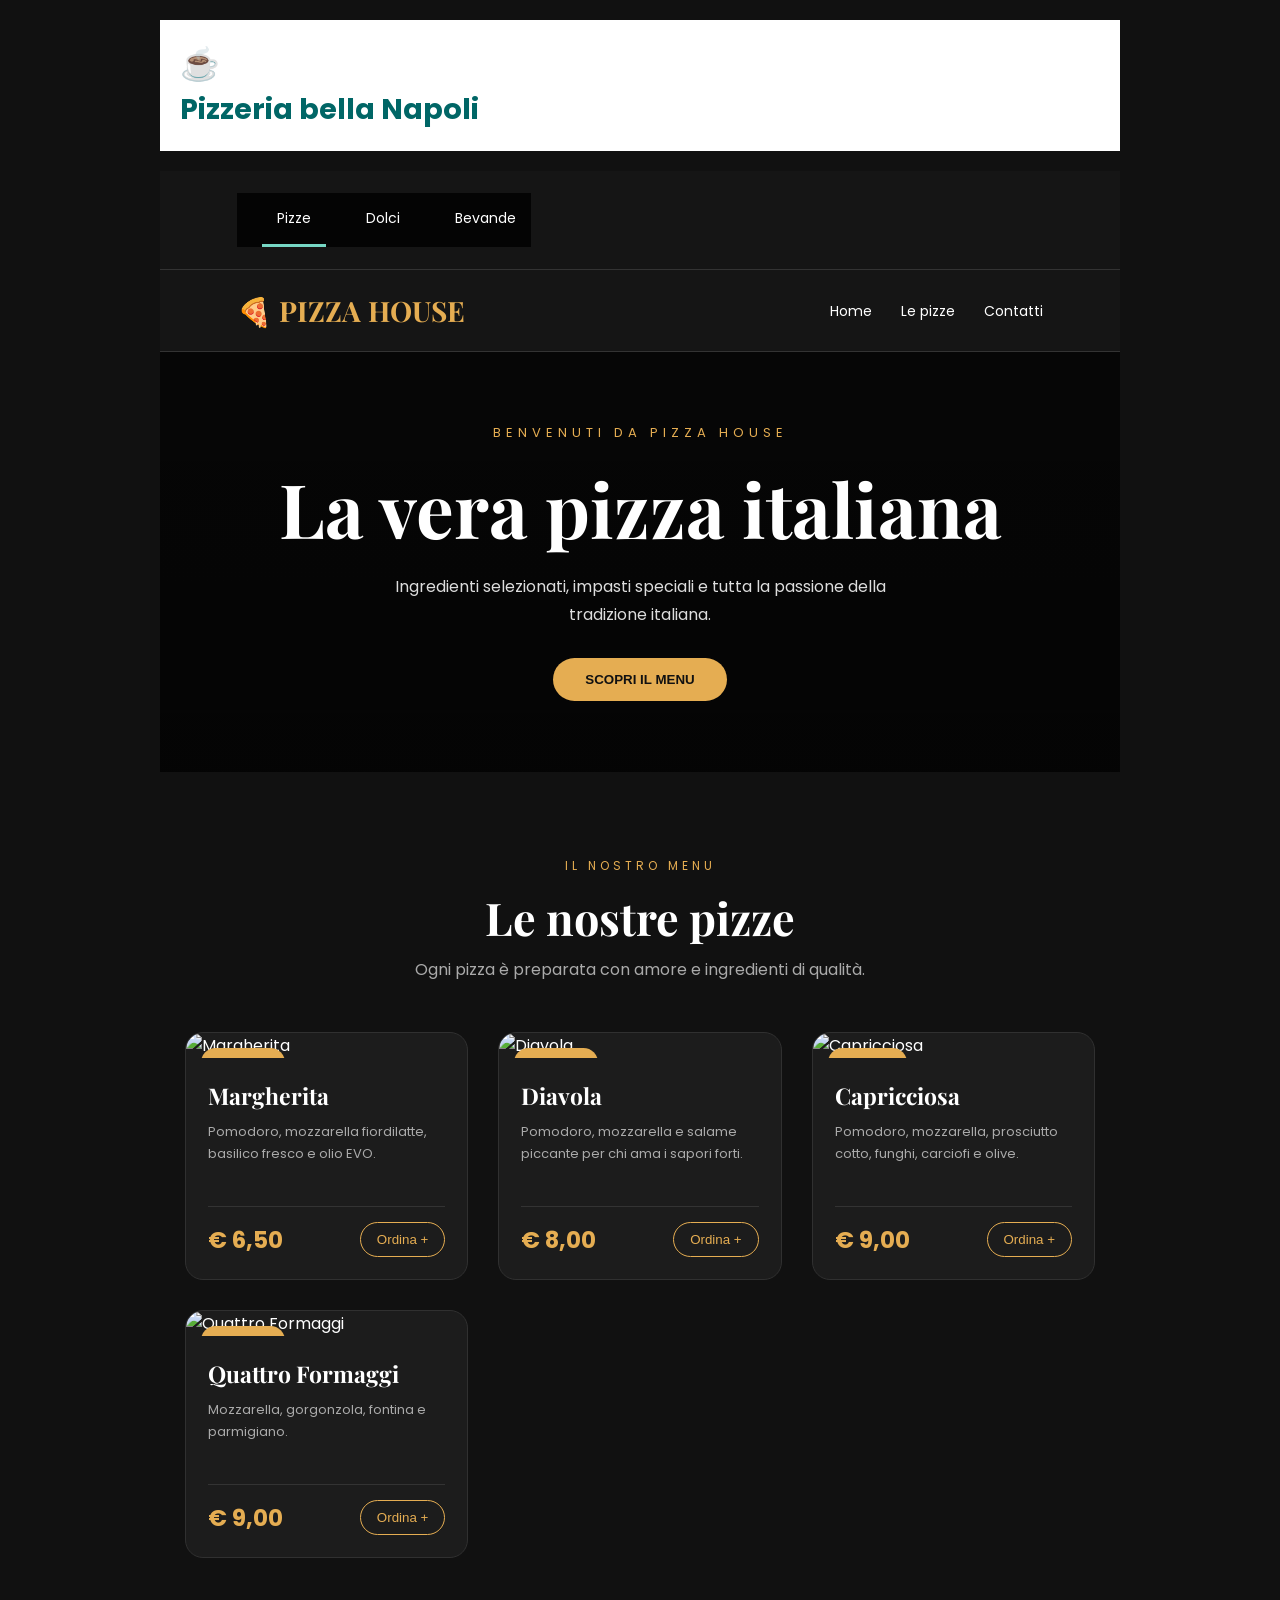
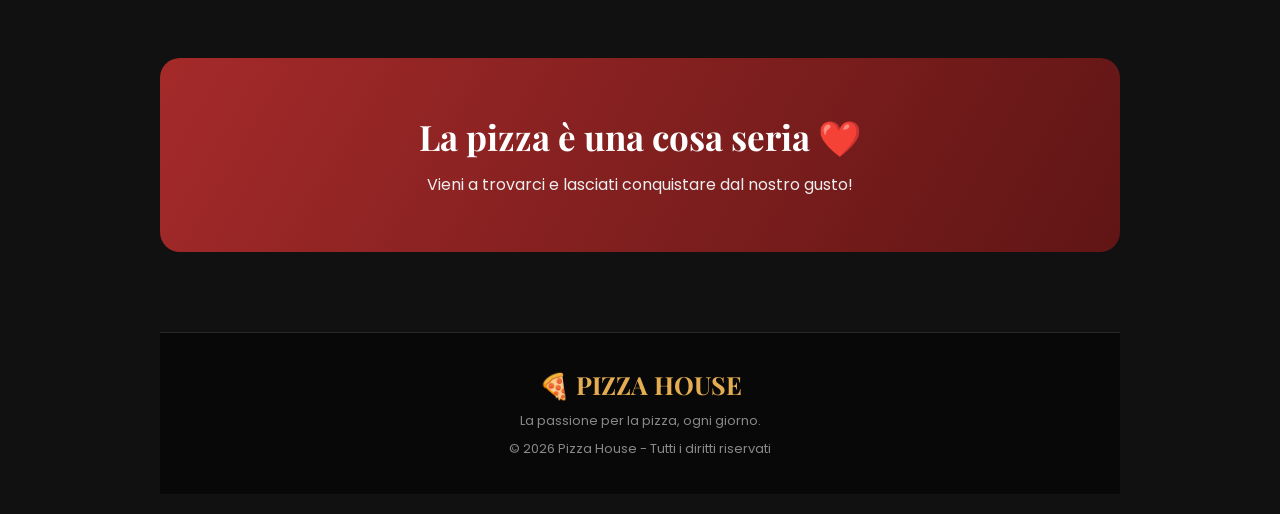
==== index.html @ 5d362d05 "modifica pizza - index" ====
<!DOCTYPE html>
<html lang="it">
<head>
    <meta charset="UTF-8">
    <meta name="viewport" content="width=device-width, initial-scale=1.0">
    <title>Pizzeria bella Napoli</title>
    <link rel="stylesheet" href="css/style.css">
    <style>
        /* Nasconde le schede non attive */
        .tm-tab-content {
            display: none;
        }
        .tm-tab-content.active {
            display: block;
        }
    </style>
</head>
<body>
    <div class="container">
        <!-- Header -->
        <header class="tm-header">
            <div class="tm-header-inner">
                <span class="tm-site-icon">☕</span>
                <h1 class="tm-site-title">Pizzeria bella Napoli</h1>
            </div>
        </header>

        <!-- Navigation Tabs -->
        <nav class="tm-nav">
            <ul class="tm-nav-ul">
                <li class="tm-nav-li"><a href="#Pizze" class="tm-nav-link active" onclick="openTab(event, 'Pizze')">Pizze</a></li>
                <li class="tm-nav-li"><a href="#Dolci" class="tm-nav-link" onclick="openTab(event, 'Dolci')">Dolci</a></li>
                <li class="tm-nav-li"><a href="#Bevande" class="tm-nav-link" onclick="openTab(event, 'Bevande')">Bevande</a></li>
            </ul>
        </nav>

        <!-- Menu Content -->
        <div class="tm-section">

            <!-- Pizze -->
            
            <!DOCTYPE html>
            <html lang="it">
            <head>
                <meta charset="UTF-8">
                <meta name="viewport" content="width=device-width, initial-scale=1.0">
                <title>Pizza House | Il gusto autentico</title>
            
                <link href="https://fonts.googleapis.com/css2?family=Playfair+Display:wght@600;700;800&family=Poppins:wght@300;400;500;600;700&display=swap" rel="stylesheet">
            
                <style>
                    * {
                        margin: 0;
                        padding: 0;
                        box-sizing: border-box;
                    }
            
                    html {
                        scroll-behavior: smooth;
                    }
            
                    body {
                        font-family: 'Poppins', sans-serif;
                        background: #111;
                        color: white;
                    }
            
                    /* NAVBAR */
            
                    nav {
                        display: flex;
                        justify-content: space-between;
                        align-items: center;
                        padding: 22px 8%;
                        background: #151515;
                        border-bottom: 1px solid #333;
                        position: sticky;
                        top: 0;
                        z-index: 100;
                    }
            
                    .logo {
                        font-family: 'Playfair Display', serif;
                        font-size: 28px;
                        color: #e5ad52;
                        font-weight: bold;
                    }
            
                    nav a {
                        color: white;
                        text-decoration: none;
                        margin-left: 25px;
                        font-size: 14px;
                        transition: .3s;
                    }
            
                    nav a:hover {
                        color: #e5ad52;
                    }
            
                    /* HERO */
            
                    .hero {
                        min-height: 420px;
                        display: flex;
                        flex-direction: column;
                        justify-content: center;
                        align-items: center;
                        text-align: center;
                        padding: 60px 20px;
            
                        background:
                            linear-gradient(rgba(0,0,0,.65), rgba(0,0,0,.75)),
                            url('https://images.unsplash.com/photo-1513104890138-7c749659a591?w=1600')
                            center/cover;
                    }
            
                    .hero span {
                        color: #e5ad52;
                        text-transform: uppercase;
                        letter-spacing: 5px;
                        font-size: 13px;
                        margin-bottom: 15px;
                    }
            
                    .hero h1 {
                        font-family: 'Playfair Display', serif;
                        font-size: clamp(42px, 7vw, 75px);
                        margin-bottom: 15px;
                    }
            
                    .hero p {
                        color: #ddd;
                        font-size: 16px;
                        max-width: 550px;
                        line-height: 1.7;
                    }
            
                    .hero button {
                        margin-top: 30px;
                        padding: 14px 32px;
                        background: #e5ad52;
                        border: none;
                        border-radius: 30px;
                        color: #111;
                        font-weight: bold;
                        cursor: pointer;
                        transition: .3s;
                    }
            
                    .hero button:hover {
                        background: white;
                        transform: scale(1.05);
                    }
            
                    /* MENU */
            
                    .menu {
                        max-width: 1250px;
                        margin: auto;
                        padding: 80px 25px;
                    }
            
                    .titolo {
                        text-align: center;
                        margin-bottom: 50px;
                    }
            
                    .titolo span {
                        color: #e5ad52;
                        letter-spacing: 4px;
                        font-size: 12px;
                        text-transform: uppercase;
                    }
            
                    .titolo h2 {
                        font-family: 'Playfair Display', serif;
                        font-size: 45px;
                        margin-top: 10px;
                    }
            
                    .titolo p {
                        color: #aaa;
                        margin-top: 10px;
                    }
            
                    .pizze {
                        display: grid;
                        grid-template-columns: repeat(auto-fit, minmax(250px, 1fr));
                        gap: 30px;
                    }
            
                    /* CARD */
            
                    .pizza {
                        background: #1c1c1c;
                        border-radius: 18px;
                        overflow: hidden;
                        border: 1px solid #303030;
                        transition: .4s;
                    }
            
                    .pizza:hover {
                        transform: translateY(-10px);
                        border-color: #e5ad52;
                        box-shadow: 0 15px 35px rgba(229,173,82,.15);
                    }
            
                    .pizza img {
                        width: 100%;
                        height: 220px;
                        object-fit: cover;
                        transition: .5s;
                    }
            
                    .pizza:hover img {
                        transform: scale(1.06);
                    }
            
                    .immagine {
                        overflow: hidden;
                        position: relative;
                    }
            
                    .tag {
                        position: absolute;
                        top: 15px;
                        left: 15px;
                        background: #e5ad52;
                        color: #111;
                        padding: 6px 13px;
                        border-radius: 20px;
                        font-size: 11px;
                        font-weight: bold;
                    }
            
                    .pizza-info {
                        padding: 22px;
                    }
            
                    .pizza-info h3 {
                        font-family: 'Playfair Display', serif;
                        font-size: 23px;
                        margin-bottom: 10px;
                    }
            
                    .pizza-info p {
                        color: #aaa;
                        font-size: 13px;
                        line-height: 1.7;
                        min-height: 65px;
                    }
            
                    .bottom {
                        display: flex;
                        justify-content: space-between;
                        align-items: center;
                        margin-top: 20px;
                        border-top: 1px solid #333;
                        padding-top: 15px;
                    }
            
                    .prezzo {
                        color: #e5ad52;
                        font-size: 23px;
                        font-weight: bold;
                    }
            
                    .ordine {
                        background: transparent;
                        border: 1px solid #e5ad52;
                        color: #e5ad52;
                        padding: 9px 16px;
                        border-radius: 20px;
                        cursor: pointer;
                        transition: .3s;
                    }
            
                    .ordine:hover {
                        background: #e5ad52;
                        color: #111;
                    }
            
                    /* BANNER */
            
                    .banner {
                        margin: 20px auto 80px;
                        max-width: 1150px;
                        padding: 55px 20px;
                        text-align: center;
                        background: linear-gradient(120deg, #a52a2a, #601515);
                        border-radius: 20px;
                    }
            
                    .banner h2 {
                        font-family: 'Playfair Display', serif;
                        font-size: 35px;
                        margin-bottom: 12px;
                    }
            
                    .banner p {
                        color: #eee;
                    }
            
                    /* FOOTER */
            
                    footer {
                        background: #080808;
                        text-align: center;
                        padding: 35px 20px;
                        border-top: 1px solid #292929;
                    }
            
                    footer h3 {
                        color: #e5ad52;
                        font-family: 'Playfair Display', serif;
                        font-size: 25px;
                        margin-bottom: 10px;
                    }
            
                    footer p {
                        color: #888;
                        font-size: 13px;
                        margin-top: 8px;
                    }
            
                    @media(max-width: 600px) {
                        nav {
                            flex-direction: column;
                            gap: 15px;
                        }
            
                        nav a {
                            margin: 0 8px;
                            font-size: 12px;
                        }
            
                        .titolo h2 {
                            font-size: 34px;
                        }
            
                        .banner {
                            margin: 20px;
                        }
                    }
                </style>
            </head>
            
            <body>
            
                <nav>
                    <div class="logo">🍕 PIZZA HOUSE</div>
            
                    <div>
                        <a href="#">Home</a>
                        <a href="#menu">Le pizze</a>
                        <a href="#contatti">Contatti</a>
                    </div>
                </nav>
            
                <section class="hero">
                    <span>Benvenuti da Pizza House</span>
            
                    <h1>La vera pizza italiana</h1>
            
                    <p>
                        Ingredienti selezionati, impasti speciali
                        e tutta la passione della tradizione italiana.
                    </p>
            
                    <button onclick="document.getElementById('menu').scrollIntoView()">
                        SCOPRI IL MENU
                    </button>
                </section>
            
                <section class="menu" id="menu">
            
                    <div class="titolo">
                        <span>Il nostro menu</span>
                        <h2>Le nostre pizze</h2>
                        <p>Ogni pizza è preparata con amore e ingredienti di qualità.</p>
                    </div>
            
                    <div class="pizze">
            
                        <div class="pizza">
                            <div class="immagine">
                                <span class="tag">CLASSICA</span>
                                <img src="https://images.unsplash.com/photo-1579751626657-72bc17010498?w=600" alt="Margherita">
                            </div>
            
                            <div class="pizza-info">
                                <h3>Margherita</h3>
                                <p>Pomodoro, mozzarella fiordilatte, basilico fresco e olio EVO.</p>
            
                                <div class="bottom">
                                    <span class="prezzo">€ 6,50</span>
                                    <button class="ordine" onclick="ordina('Margherita')">Ordina +</button>
                                </div>
                            </div>
                        </div>
            
                        <div class="pizza">
                            <div class="immagine">
                                <span class="tag">PICcante</span>
                                <img src="https://images.unsplash.com/photo-1571407970349-bc81e7e96d47?w=600" alt="Diavola">
                            </div>
            
                            <div class="pizza-info">
                                <h3>Diavola</h3>
                                <p>Pomodoro, mozzarella e salame piccante per chi ama i sapori forti.</p>
            
                                <div class="bottom">
                                    <span class="prezzo">€ 8,00</span>
                                    <button class="ordine" onclick="ordina('Diavola')">Ordina +</button>
                                </div>
                            </div>
                        </div>
            
                        <div class="pizza">
                            <div class="immagine">
                                <span class="tag">SPECIALE</span>
                                <img src="https://images.unsplash.com/photo-1574071318508-1cdbab80d002?w=600" alt="Capricciosa">
                            </div>
            
                            <div class="pizza-info">
                                <h3>Capricciosa</h3>
                                <p>Pomodoro, mozzarella, prosciutto cotto, funghi, carciofi e olive.</p>
            
                                <div class="bottom">
                                    <span class="prezzo">€ 9,00</span>
                                    <button class="ordine" onclick="ordina('Capricciosa')">Ordina +</button>
                                </div>
                            </div>
                        </div>
            
                        <div class="pizza">
                            <div class="immagine">
                                <span class="tag">GUSTOSA</span>
                                <img src="https://images.unsplash.com/photo-1593560708920-61dd98c46a4e?w=600" alt="Quattro Formaggi">
                            </div>
            
                            <div class="pizza-info">
                                <h3>Quattro Formaggi</h3>
                                <p>Mozzarella, gorgonzola, fontina e parmigiano.</p>
            
                                <div class="bottom">
                                    <span class="prezzo">€ 9,00</span>
                                    <button class="ordine" onclick="ordina('Quattro Formaggi')">Ordina +</button>
                                </div>
                            </div>
                        </div>
            
                    </div>
                </section>
            
                <section class="banner">
                    <h2>La pizza è una cosa seria ❤️</h2>
                    <p>Vieni a trovarci e lasciati conquistare dal nostro gusto!</p>
                </section>
            
                <footer id="contatti">
                    <h3>🍕 PIZZA HOUSE</h3>
                    <p>La passione per la pizza, ogni giorno.</p>
                    <p>© 2026 Pizza House - Tutti i diritti riservati</p>
                </footer>
            
                <script>
                    function ordina(pizza) {
                        alert("Hai selezionato: " + pizza + "! Contattaci per completare l'ordine.");
                    }
                </script>
            
            </body>
            </html>
            
            

            <!-- elenco dolci -->
            <div id="Dolci" class="tm-tab-content">
                <div class="tm-list">
                    <!-- Gli studenti aggiungeranno qui i dolci -->
                    <div class="tm-list-item">
                        <p class="tm-placeholder-text">Sezione Dolci in attesa di implementazione...</p>
                    </div>
                </div>
            </div>

            <!-- elenco bevande -->
            <div id="Bevande" class="tm-tab-content">
                <div class="tm-list">
                    <div class="tm-list-item">
                        <img src="img/espresso.png" alt="Image" class="tm-list-item-img">
                        <div class="tm-black-bg tm-list-item-text">
                            <h3 class="tm-list-item-name">Caff&egrave; Espresso <span class="tm-list-item-price">&euro;2.50</span></h3>
                            <p class="tm-list-item-description">Miscela arabica di qualit&agrave; superiore. </p>
                        </div>
                    </div>
                </div>
            </div>

        </div>
        <!-- end Menu Page -->
    </div>

    <script>
        function openTab(evt, tabName) {
            evt.preventDefault();
            var i, tabcontent, tablinks;
            tabcontent = document.getElementsByClassName("tm-tab-content");
            for (i = 0; i < tabcontent.length; i++) {
                tabcontent[i].classList.remove("active");
            }
            tablinks = document.getElementsByClassName("tm-nav-link");
            for (i = 0; i < tablinks.length; i++) {
                tablinks[i].classList.remove("active");
            }
            document.getElementById(tabName).classList.add("active");
            evt.currentTarget.classList.add("active");
        }
    </script>
</body>
</html>
---- css/style.css ----
body {
    font-family: Arial, sans-serif;
    margin: 0;
    padding: 0;
    background-color: #1a1a1a;
    color: #fff;
    background-image: url('../img/background.jpg');
    background-size: cover;
}
.container {
    max-width: 1000px;
    margin: 0 auto;
    padding: 20px;
}
.tm-header {
    background: #fff;
    color: #006666;
    padding: 20px;
    margin-bottom: 20px;
    display: flex;
    align-items: center;
}
.tm-site-icon {
    font-size: 2rem;
    margin-right: 15px;
}
.tm-site-title {
    margin: 0;
    font-size: 1.8rem;
}
.tm-nav-ul {
    list-style: none;
    padding: 0;
    display: flex;
    background: rgba(0,0,0,0.8);
    margin: 0;
}
.tm-nav-li {
    flex: 1;
    text-align: center;
}
.tm-nav-link {
    display: block;
    color: #fff;
    text-decoration: none;
    padding: 15px;
    border-bottom: 3px solid transparent;
}
.tm-nav-link.active, .tm-nav-link:hover {
    border-color: #76d7c4;
}
.tm-tab-content {
    background: rgba(0, 0, 0, 0.75);
    padding: 20px;
    margin-top: 10px;
}
.tm-list-item {
    display: flex;
    align-items: center;
    margin-bottom: 20px;
    background: rgba(0,0,0,0.5);
    padding: 10px;
}
.tm-list-item-img {
    width: 120px;
    height: 120px;
    object-fit: cover;
    margin-right: 20px;
}
.tm-list-item-name {
    margin: 0 0 10px 0;
    font-size: 1.4rem;
}
.tm-list-item-price {
    float: right;
    color: #76d7c4;
}
.tm-list-item-description {
    margin: 0;
    color: #ccc;
}
.tm-placeholder-text {
    color: #888;
    font-style: italic;
}
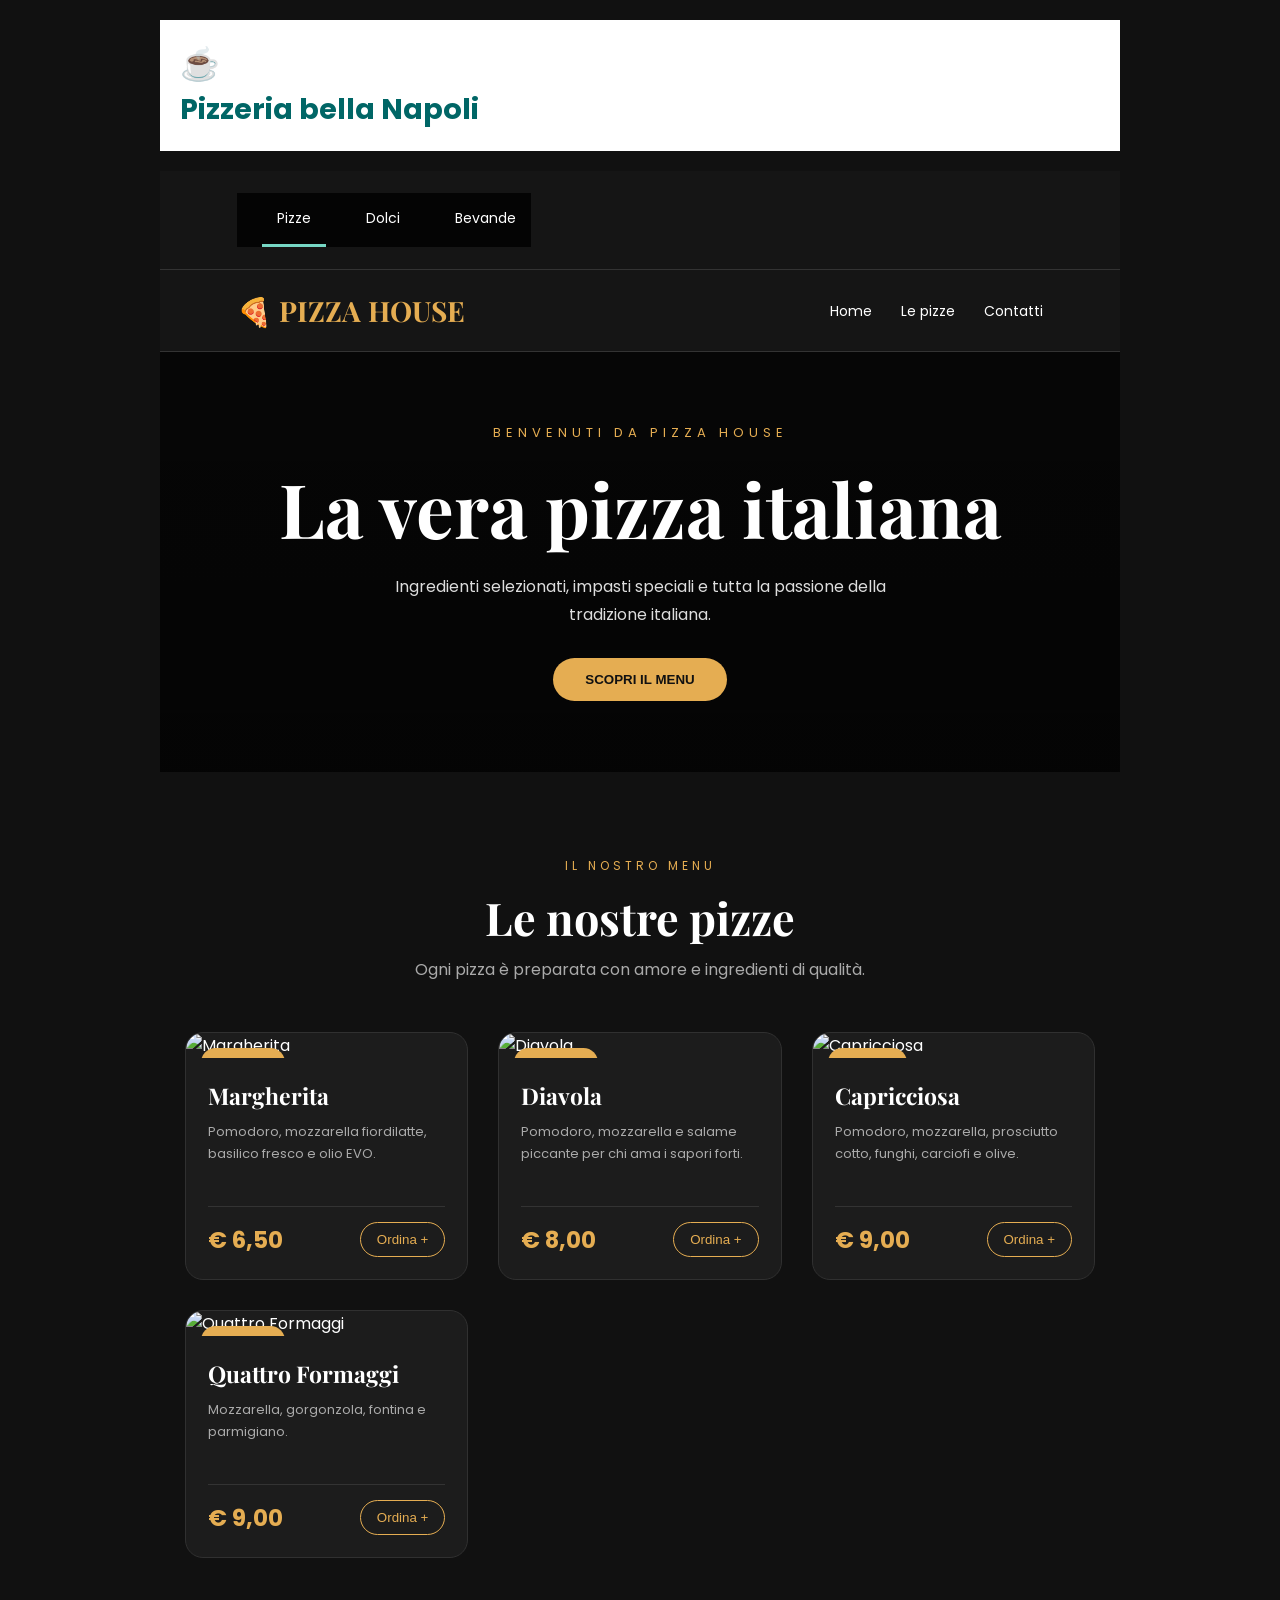
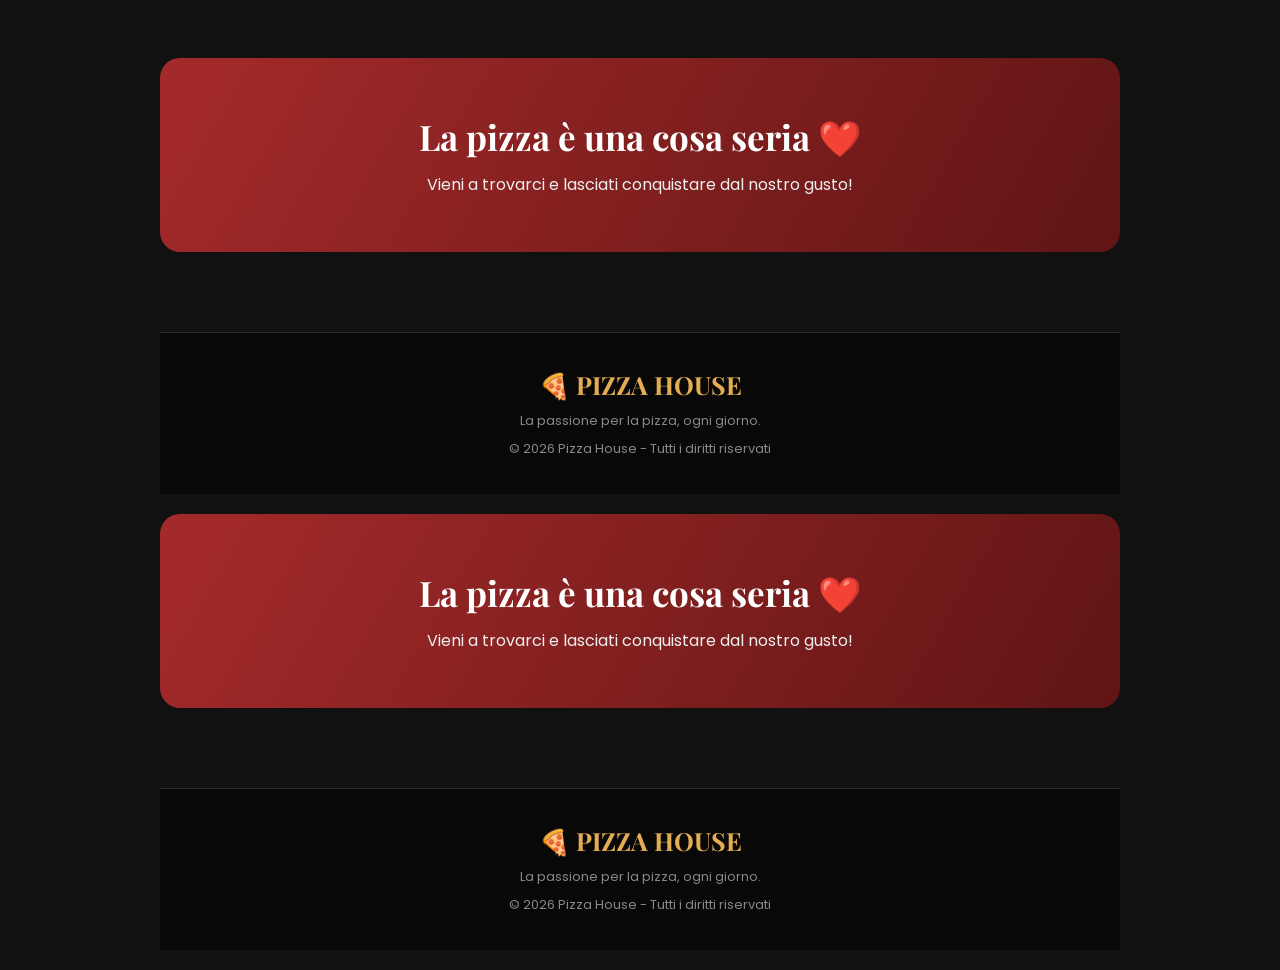
==== commit 2a3e3a7a: "Merge branch 'main' into pizza" ====
--- a/index.html
+++ b/index.html
@@ -476,6 +476,30 @@
             
             
 
+        </div>
+    </section>
+
+    <section class="banner">
+        <h2>La pizza è una cosa seria ❤️</h2>
+        <p>Vieni a trovarci e lasciati conquistare dal nostro gusto!</p>
+    </section>
+
+    <footer id="contatti">
+        <h3>🍕 PIZZA HOUSE</h3>
+        <p>La passione per la pizza, ogni giorno.</p>
+        <p>© 2026 Pizza House - Tutti i diritti riservati</p>
+    </footer>
+
+    <script>
+        function ordina(pizza) {
+            alert("Hai selezionato: " + pizza + "! Contattaci per completare l'ordine.");
+        }
+    </script>
+
+</body>
+</html>
+
+
             <!-- elenco dolci -->
             <div id="Dolci" class="tm-tab-content">
                 <div class="tm-list">
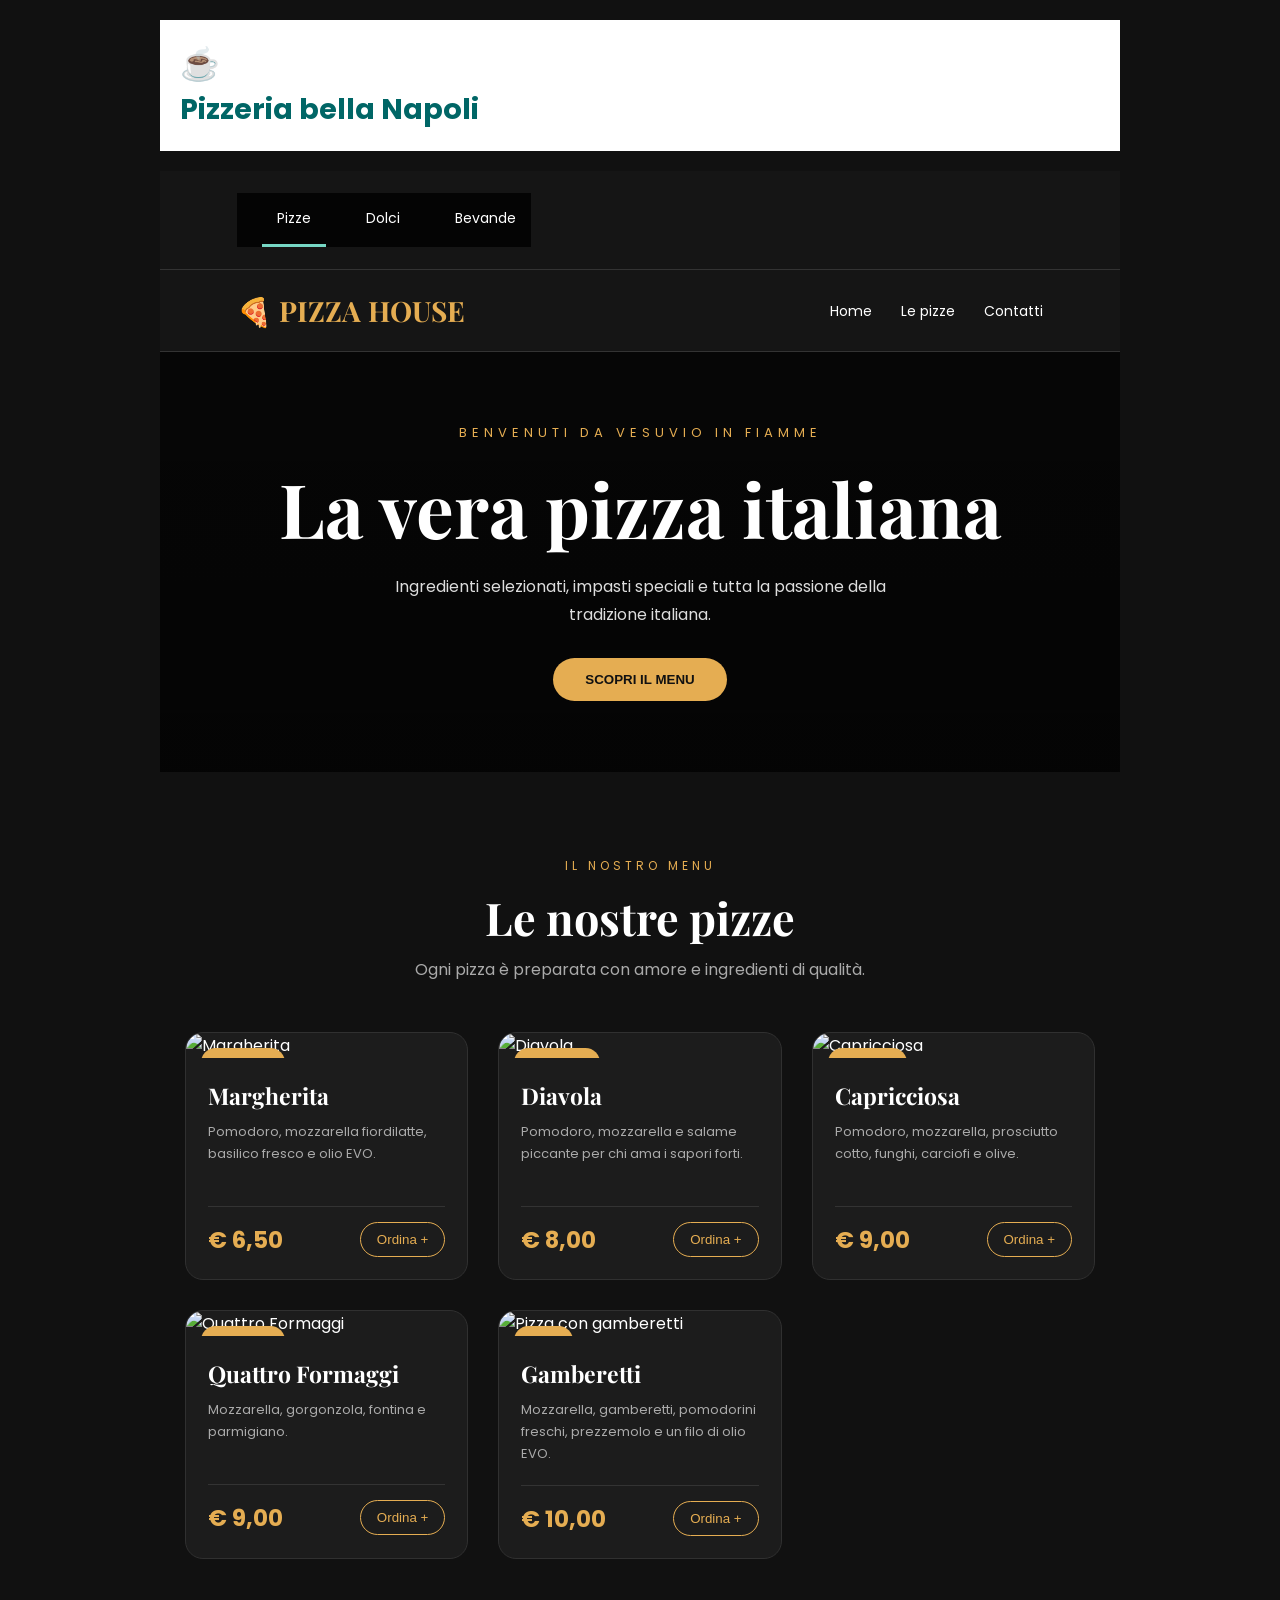
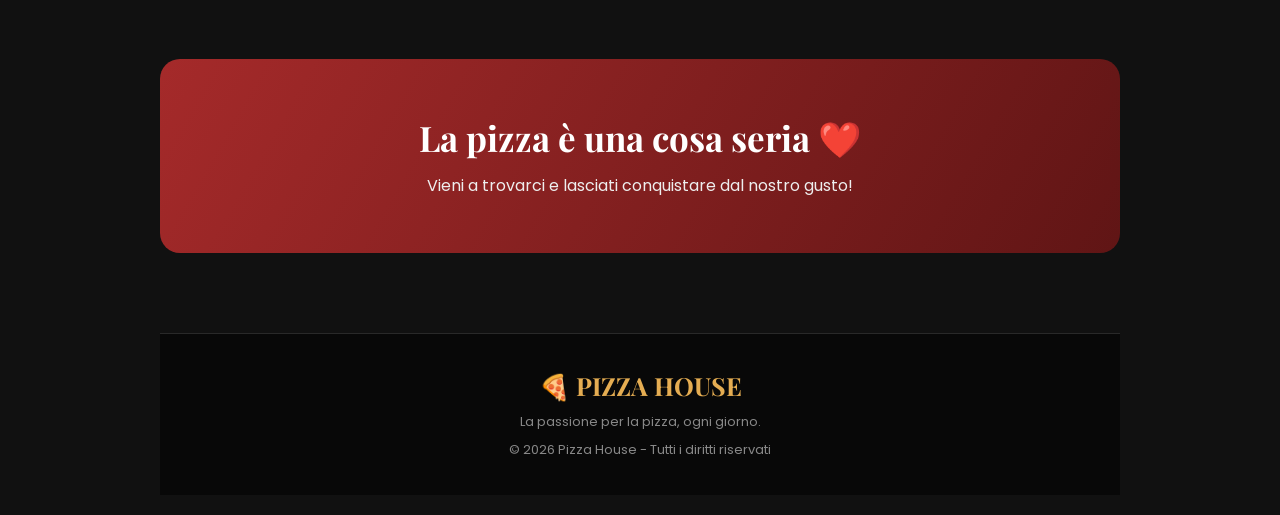
==== commit a000d91d: "AGGIORNAMENTO DELLE PIZZE" ====
--- a/index.html
+++ b/index.html
@@ -359,7 +359,7 @@
                 </nav>
             
                 <section class="hero">
-                    <span>Benvenuti da Pizza House</span>
+                    <span>Benvenuti da Vesuvio in Fiamme</span>
             
                     <h1>La vera pizza italiana</h1>
             
@@ -402,7 +402,7 @@
             
                         <div class="pizza">
                             <div class="immagine">
-                                <span class="tag">PICcante</span>
+                                <span class="tag">PICCANTE</span>
                                 <img src="https://images.unsplash.com/photo-1571407970349-bc81e7e96d47?w=600" alt="Diavola">
                             </div>
             
@@ -447,6 +447,23 @@
                                 <div class="bottom">
                                     <span class="prezzo">€ 9,00</span>
                                     <button class="ordine" onclick="ordina('Quattro Formaggi')">Ordina +</button>
+                                </div>
+                            </div>
+                        </div>
+
+                        <div class="pizza">
+                            <div class="immagine">
+                                <span class="tag">MARE</span>
+                                <img src="https://images.unsplash.com/photo-1571407970349-bc81e7e96d47?w=600" alt="Pizza con gamberetti">
+                            </div>
+                        
+                            <div class="pizza-info">
+                                <h3>Gamberetti</h3>
+                                <p>Mozzarella, gamberetti, pomodorini freschi, prezzemolo e un filo di olio EVO.</p>
+                        
+                                <div class="bottom">
+                                    <span class="prezzo">€ 10,00</span>
+                                    <button class="ordine" onclick="ordina('Gamberetti')">Ordina +</button>
                                 </div>
                             </div>
                         </div>
@@ -475,30 +492,6 @@
             </html>
             
             
-
-        </div>
-    </section>
-
-    <section class="banner">
-        <h2>La pizza è una cosa seria ❤️</h2>
-        <p>Vieni a trovarci e lasciati conquistare dal nostro gusto!</p>
-    </section>
-
-    <footer id="contatti">
-        <h3>🍕 PIZZA HOUSE</h3>
-        <p>La passione per la pizza, ogni giorno.</p>
-        <p>© 2026 Pizza House - Tutti i diritti riservati</p>
-    </footer>
-
-    <script>
-        function ordina(pizza) {
-            alert("Hai selezionato: " + pizza + "! Contattaci per completare l'ordine.");
-        }
-    </script>
-
-</body>
-</html>
-
 
             <!-- elenco dolci -->
             <div id="Dolci" class="tm-tab-content">
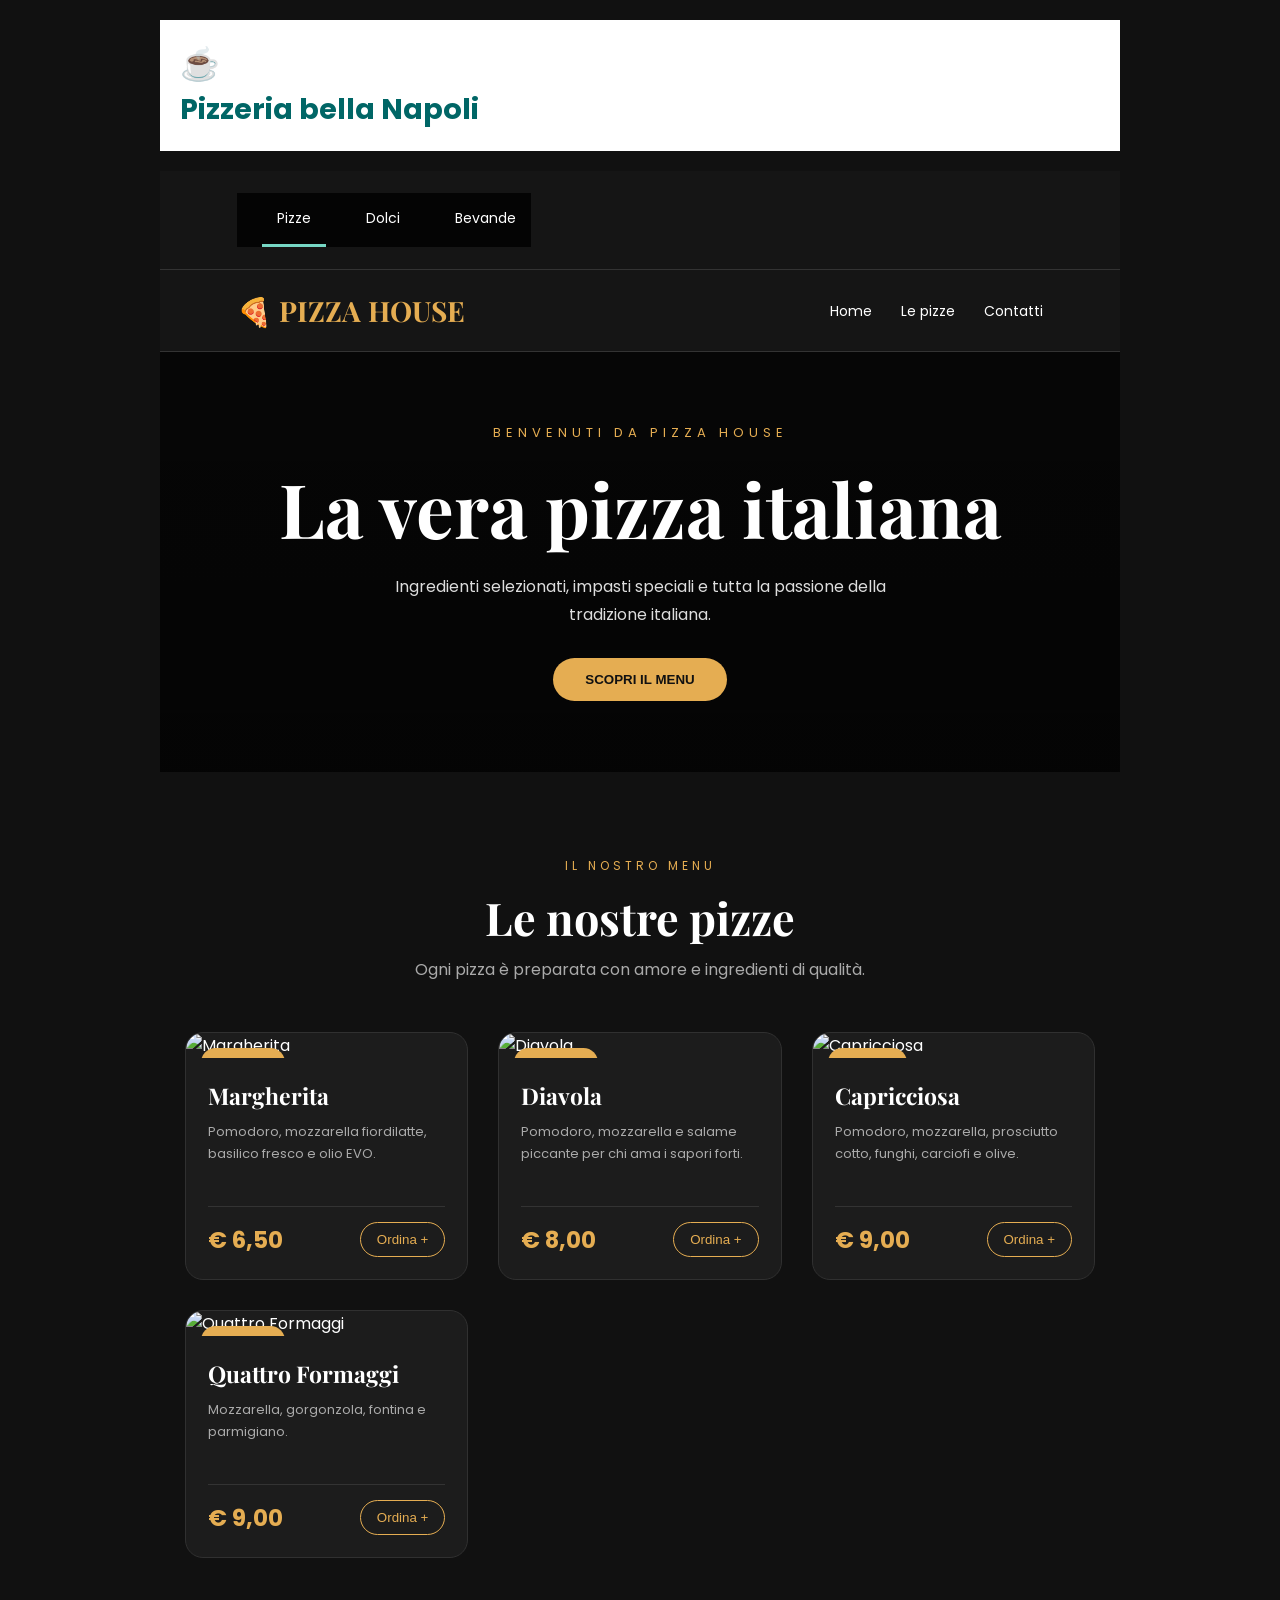
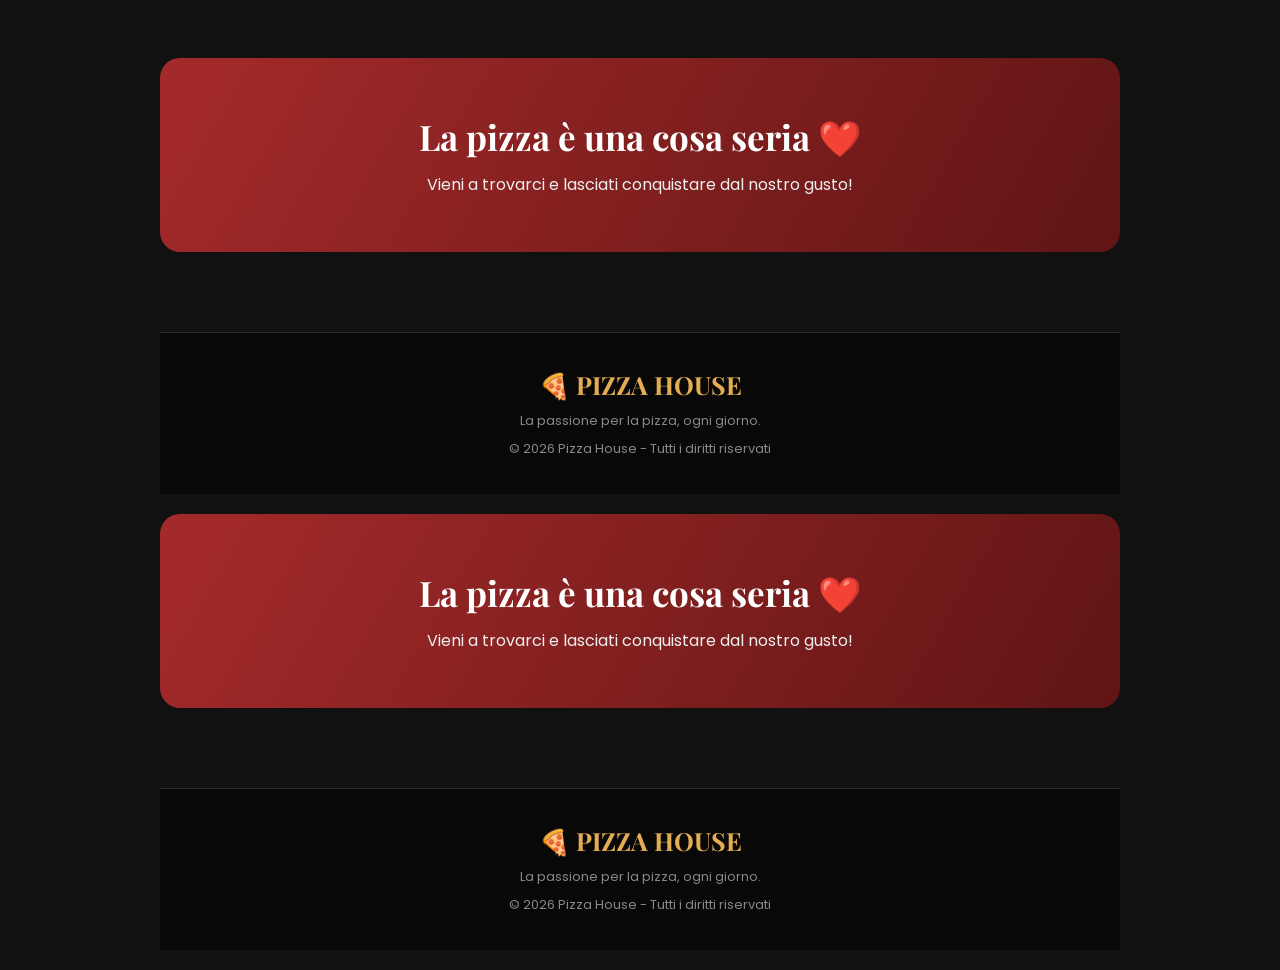
==== commit 916b4b2a: "Merge pull request #3 from Daniele-Paoloni/pizza modifica pizza - index" ====
--- a/index.html
+++ b/index.html
@@ -359,7 +359,7 @@
                 </nav>
             
                 <section class="hero">
-                    <span>Benvenuti da Vesuvio in Fiamme</span>
+                    <span>Benvenuti da Pizza House</span>
             
                     <h1>La vera pizza italiana</h1>
             
@@ -402,7 +402,7 @@
             
                         <div class="pizza">
                             <div class="immagine">
-                                <span class="tag">PICCANTE</span>
+                                <span class="tag">PICcante</span>
                                 <img src="https://images.unsplash.com/photo-1571407970349-bc81e7e96d47?w=600" alt="Diavola">
                             </div>
             
@@ -447,23 +447,6 @@
                                 <div class="bottom">
                                     <span class="prezzo">€ 9,00</span>
                                     <button class="ordine" onclick="ordina('Quattro Formaggi')">Ordina +</button>
-                                </div>
-                            </div>
-                        </div>
-
-                        <div class="pizza">
-                            <div class="immagine">
-                                <span class="tag">MARE</span>
-                                <img src="https://images.unsplash.com/photo-1571407970349-bc81e7e96d47?w=600" alt="Pizza con gamberetti">
-                            </div>
-                        
-                            <div class="pizza-info">
-                                <h3>Gamberetti</h3>
-                                <p>Mozzarella, gamberetti, pomodorini freschi, prezzemolo e un filo di olio EVO.</p>
-                        
-                                <div class="bottom">
-                                    <span class="prezzo">€ 10,00</span>
-                                    <button class="ordine" onclick="ordina('Gamberetti')">Ordina +</button>
                                 </div>
                             </div>
                         </div>
@@ -492,6 +475,30 @@
             </html>
             
             
+
+        </div>
+    </section>
+
+    <section class="banner">
+        <h2>La pizza è una cosa seria ❤️</h2>
+        <p>Vieni a trovarci e lasciati conquistare dal nostro gusto!</p>
+    </section>
+
+    <footer id="contatti">
+        <h3>🍕 PIZZA HOUSE</h3>
+        <p>La passione per la pizza, ogni giorno.</p>
+        <p>© 2026 Pizza House - Tutti i diritti riservati</p>
+    </footer>
+
+    <script>
+        function ordina(pizza) {
+            alert("Hai selezionato: " + pizza + "! Contattaci per completare l'ordine.");
+        }
+    </script>
+
+</body>
+</html>
+
 
             <!-- elenco dolci -->
             <div id="Dolci" class="tm-tab-content">
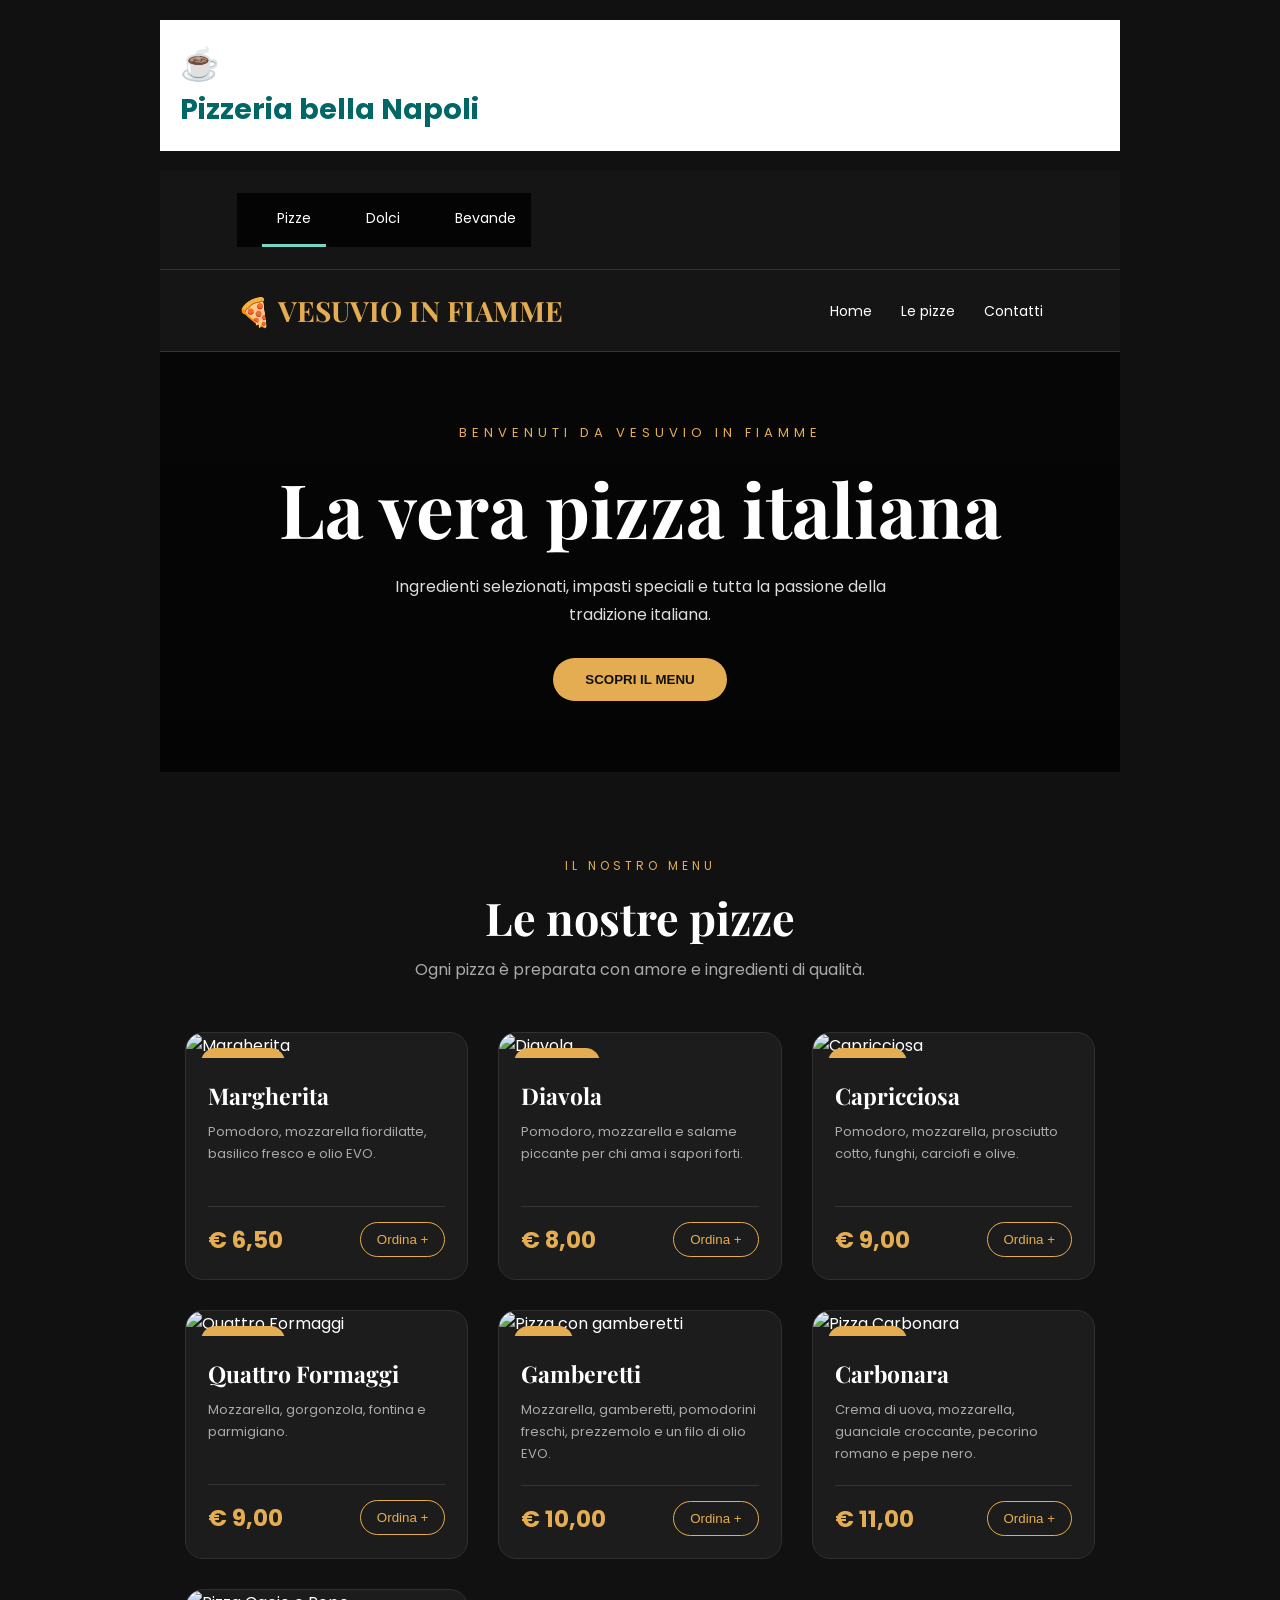
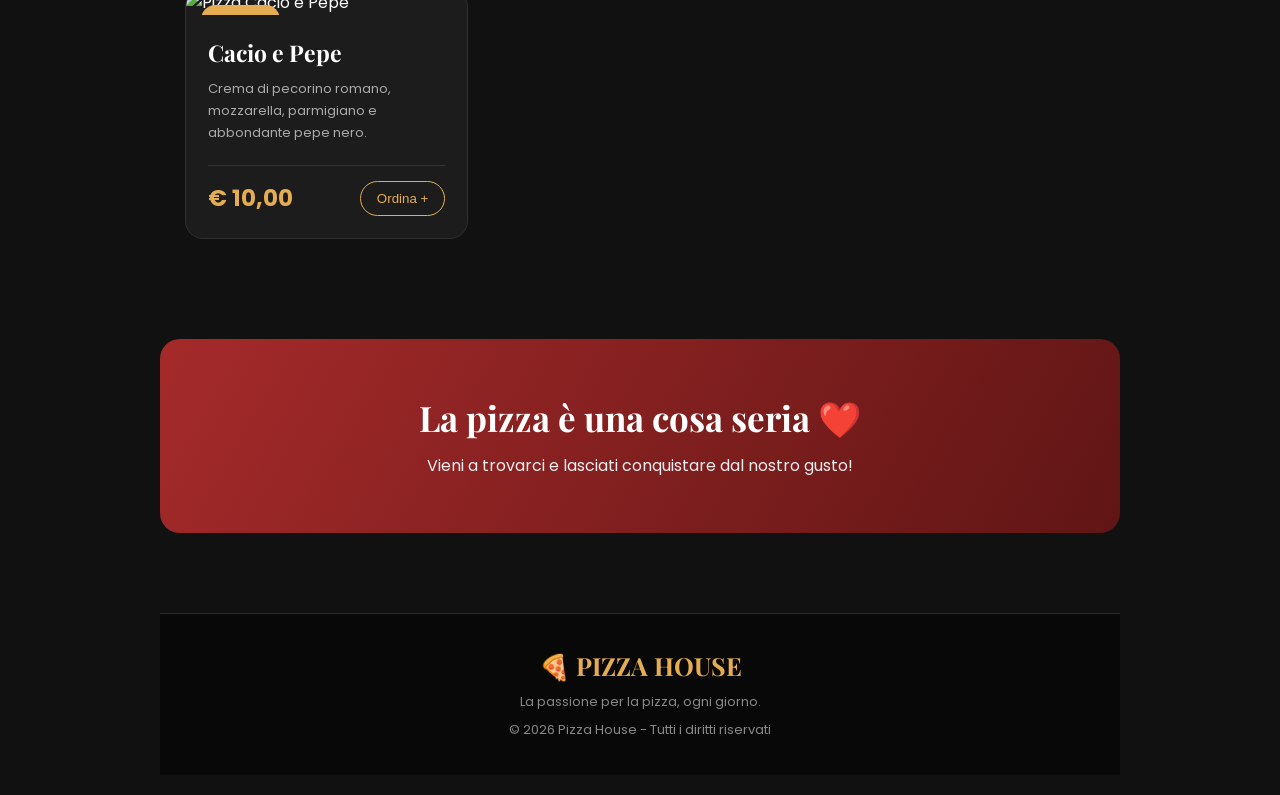
==== commit b7d56b4c: "ALTRA MODIFICA SULLE PIZZE" ====
--- a/index.html
+++ b/index.html
@@ -349,7 +349,7 @@
             <body>
             
                 <nav>
-                    <div class="logo">🍕 PIZZA HOUSE</div>
+                    <div class="logo">🍕 VESUVIO IN FIAMME</div>
             
                     <div>
                         <a href="#">Home</a>
@@ -359,7 +359,7 @@
                 </nav>
             
                 <section class="hero">
-                    <span>Benvenuti da Pizza House</span>
+                    <span>Benvenuti da Vesuvio in Fiamme</span>
             
                     <h1>La vera pizza italiana</h1>
             
@@ -402,7 +402,7 @@
             
                         <div class="pizza">
                             <div class="immagine">
-                                <span class="tag">PICcante</span>
+                                <span class="tag">PICCANTE</span>
                                 <img src="https://images.unsplash.com/photo-1571407970349-bc81e7e96d47?w=600" alt="Diavola">
                             </div>
             
@@ -450,6 +450,59 @@
                                 </div>
                             </div>
                         </div>
+
+                        <div class="pizza">
+                            <div class="immagine">
+                                <span class="tag">MARE</span>
+                                <img src="https://images.unsplash.com/photo-1571407970349-bc81e7e96d47?w=600" alt="Pizza con gamberetti">
+                            </div>
+                        
+                            <div class="pizza-info">
+                                <h3>Gamberetti</h3>
+                                <p>Mozzarella, gamberetti, pomodorini freschi, prezzemolo e un filo di olio EVO.</p>
+                        
+                                <div class="bottom">
+                                    <span class="prezzo">€ 10,00</span>
+                                    <button class="ordine" onclick="ordina('Gamberetti')">Ordina +</button>
+                                </div>
+                            </div>
+                        </div>
+
+                        <!-- PIZZA CARBONARA -->
+<div class="pizza">
+    <div class="immagine">
+        <span class="tag">ROMANA</span>
+        <img src="https://images.unsplash.com/photo-1571407970349-bc81e7e96d47?w=600" alt="Pizza Carbonara">
+    </div>
+
+    <div class="pizza-info">
+        <h3>Carbonara</h3>
+        <p>Crema di uova, mozzarella, guanciale croccante, pecorino romano e pepe nero.</p>
+
+        <div class="bottom">
+            <span class="prezzo">€ 11,00</span>
+            <button class="ordine" onclick="ordina('Carbonara')">Ordina +</button>
+        </div>
+    </div>
+</div>
+
+<!-- PIZZA CACIO E PEPE -->
+<div class="pizza">
+    <div class="immagine">
+        <span class="tag">SPECIALE</span>
+        <img src="https://images.unsplash.com/photo-1593560708920-61dd98c46a4e?w=600" alt="Pizza Cacio e Pepe">
+    </div>
+
+    <div class="pizza-info">
+        <h3>Cacio e Pepe</h3>
+        <p>Crema di pecorino romano, mozzarella, parmigiano e abbondante pepe nero.</p>
+
+        <div class="bottom">
+            <span class="prezzo">€ 10,00</span>
+            <button class="ordine" onclick="ordina('Cacio e Pepe')">Ordina +</button>
+        </div>
+    </div>
+</div>
             
                     </div>
                 </section>
@@ -475,30 +528,6 @@
             </html>
             
             
-
-        </div>
-    </section>
-
-    <section class="banner">
-        <h2>La pizza è una cosa seria ❤️</h2>
-        <p>Vieni a trovarci e lasciati conquistare dal nostro gusto!</p>
-    </section>
-
-    <footer id="contatti">
-        <h3>🍕 PIZZA HOUSE</h3>
-        <p>La passione per la pizza, ogni giorno.</p>
-        <p>© 2026 Pizza House - Tutti i diritti riservati</p>
-    </footer>
-
-    <script>
-        function ordina(pizza) {
-            alert("Hai selezionato: " + pizza + "! Contattaci per completare l'ordine.");
-        }
-    </script>
-
-</body>
-</html>
-
 
             <!-- elenco dolci -->
             <div id="Dolci" class="tm-tab-content">
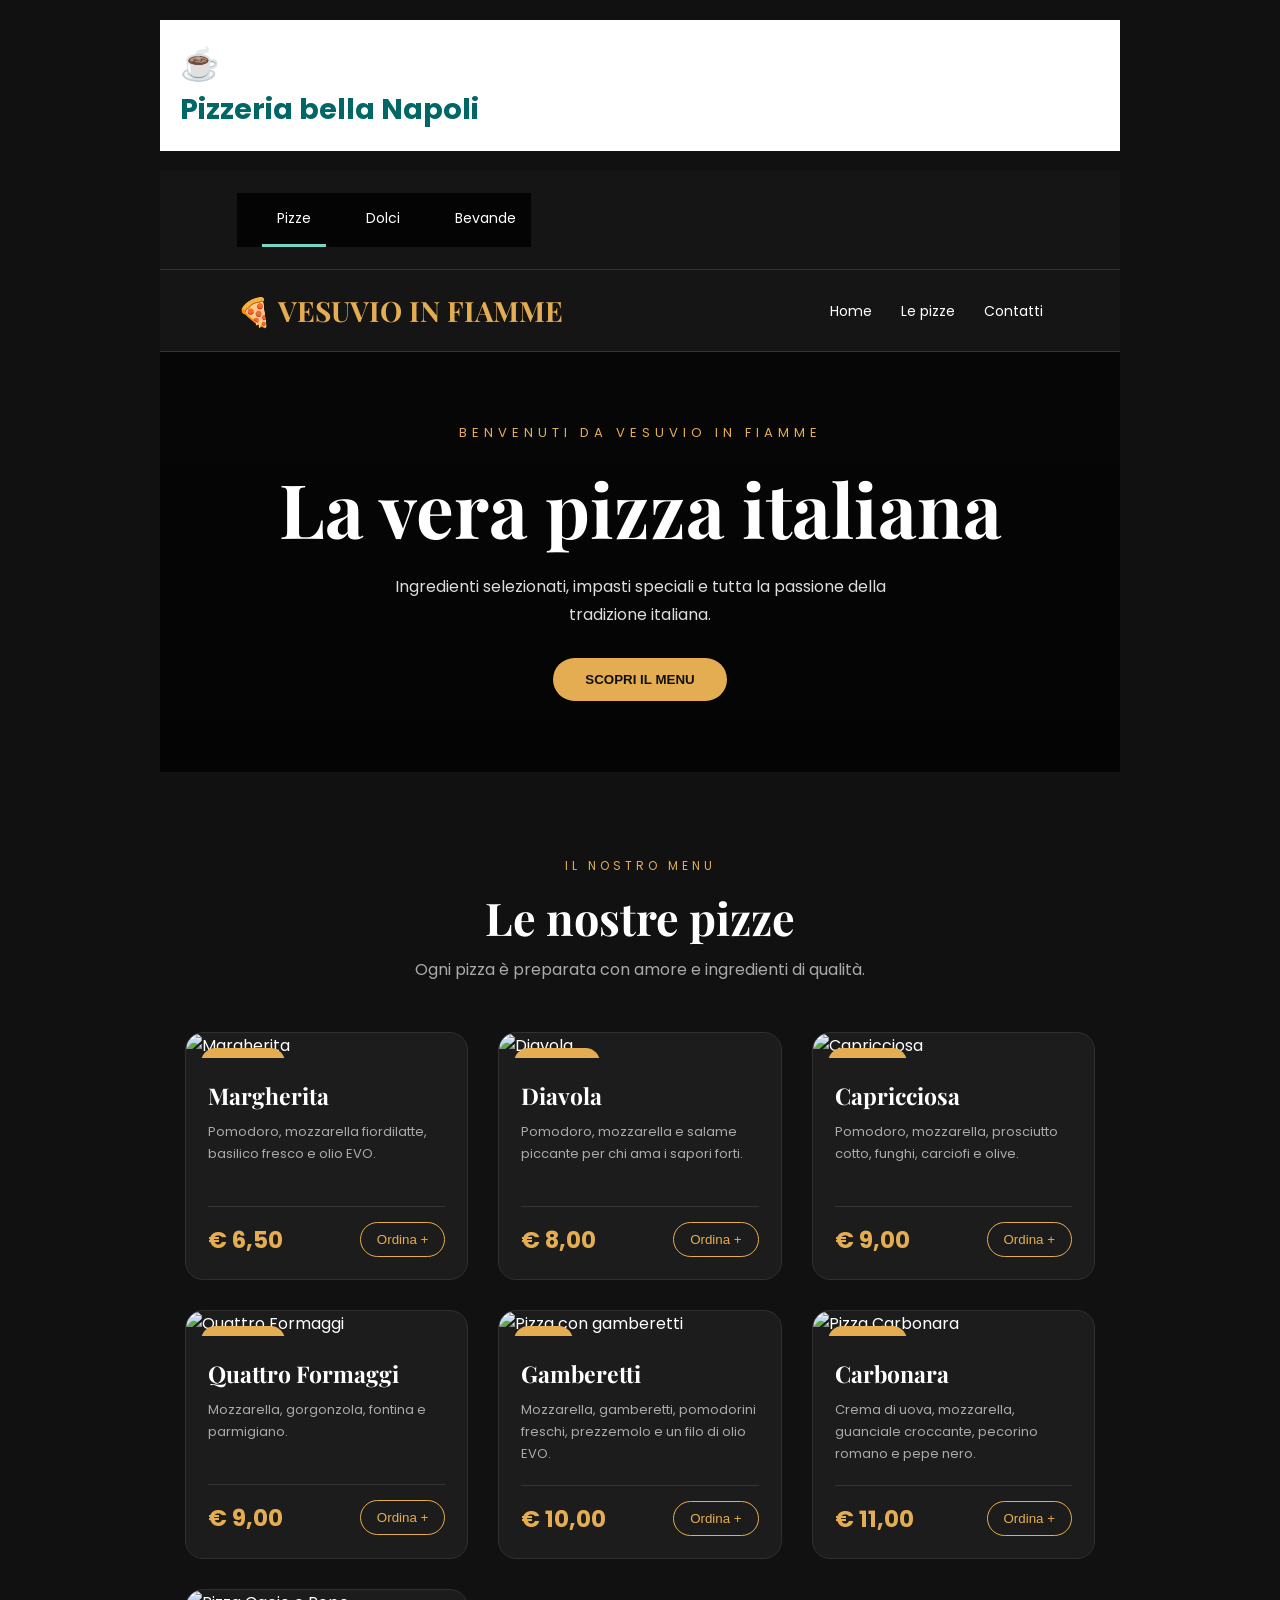
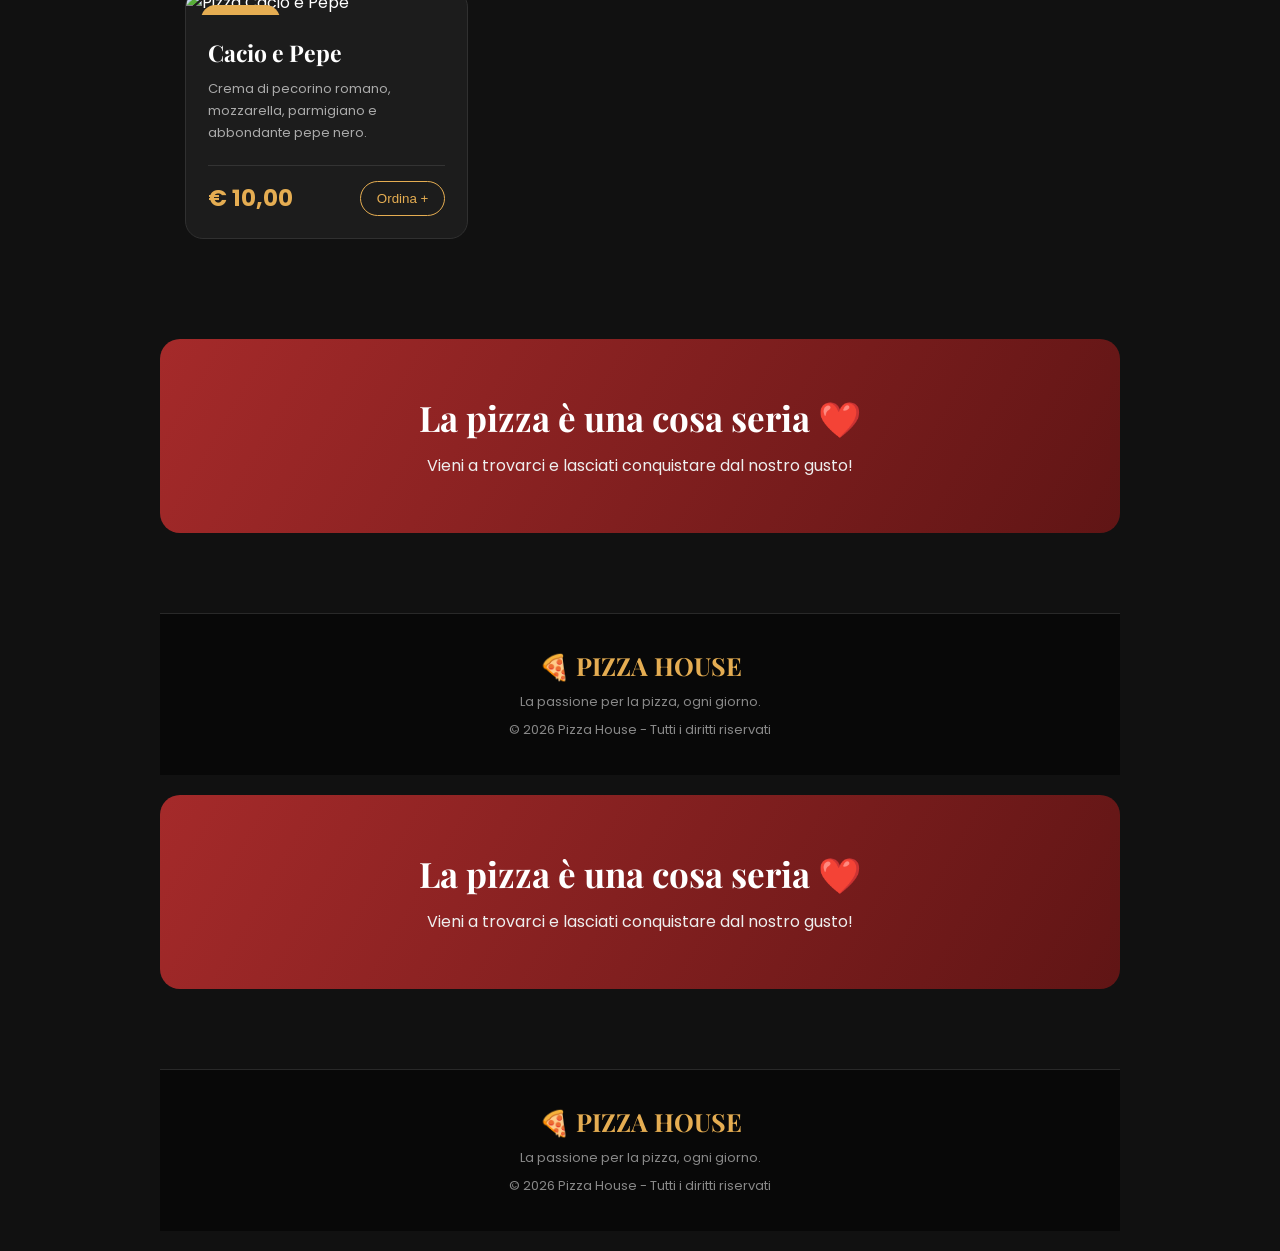
==== commit adbea607: "Merge branch 'pizza' of https://github.com/Daniele-Paoloni/Vesuvio-in-Fiamme into pizza" ====
--- a/index.html
+++ b/index.html
@@ -529,6 +529,30 @@
             
             
 
+        </div>
+    </section>
+
+    <section class="banner">
+        <h2>La pizza è una cosa seria ❤️</h2>
+        <p>Vieni a trovarci e lasciati conquistare dal nostro gusto!</p>
+    </section>
+
+    <footer id="contatti">
+        <h3>🍕 PIZZA HOUSE</h3>
+        <p>La passione per la pizza, ogni giorno.</p>
+        <p>© 2026 Pizza House - Tutti i diritti riservati</p>
+    </footer>
+
+    <script>
+        function ordina(pizza) {
+            alert("Hai selezionato: " + pizza + "! Contattaci per completare l'ordine.");
+        }
+    </script>
+
+</body>
+</html>
+
+
             <!-- elenco dolci -->
             <div id="Dolci" class="tm-tab-content">
                 <div class="tm-list">
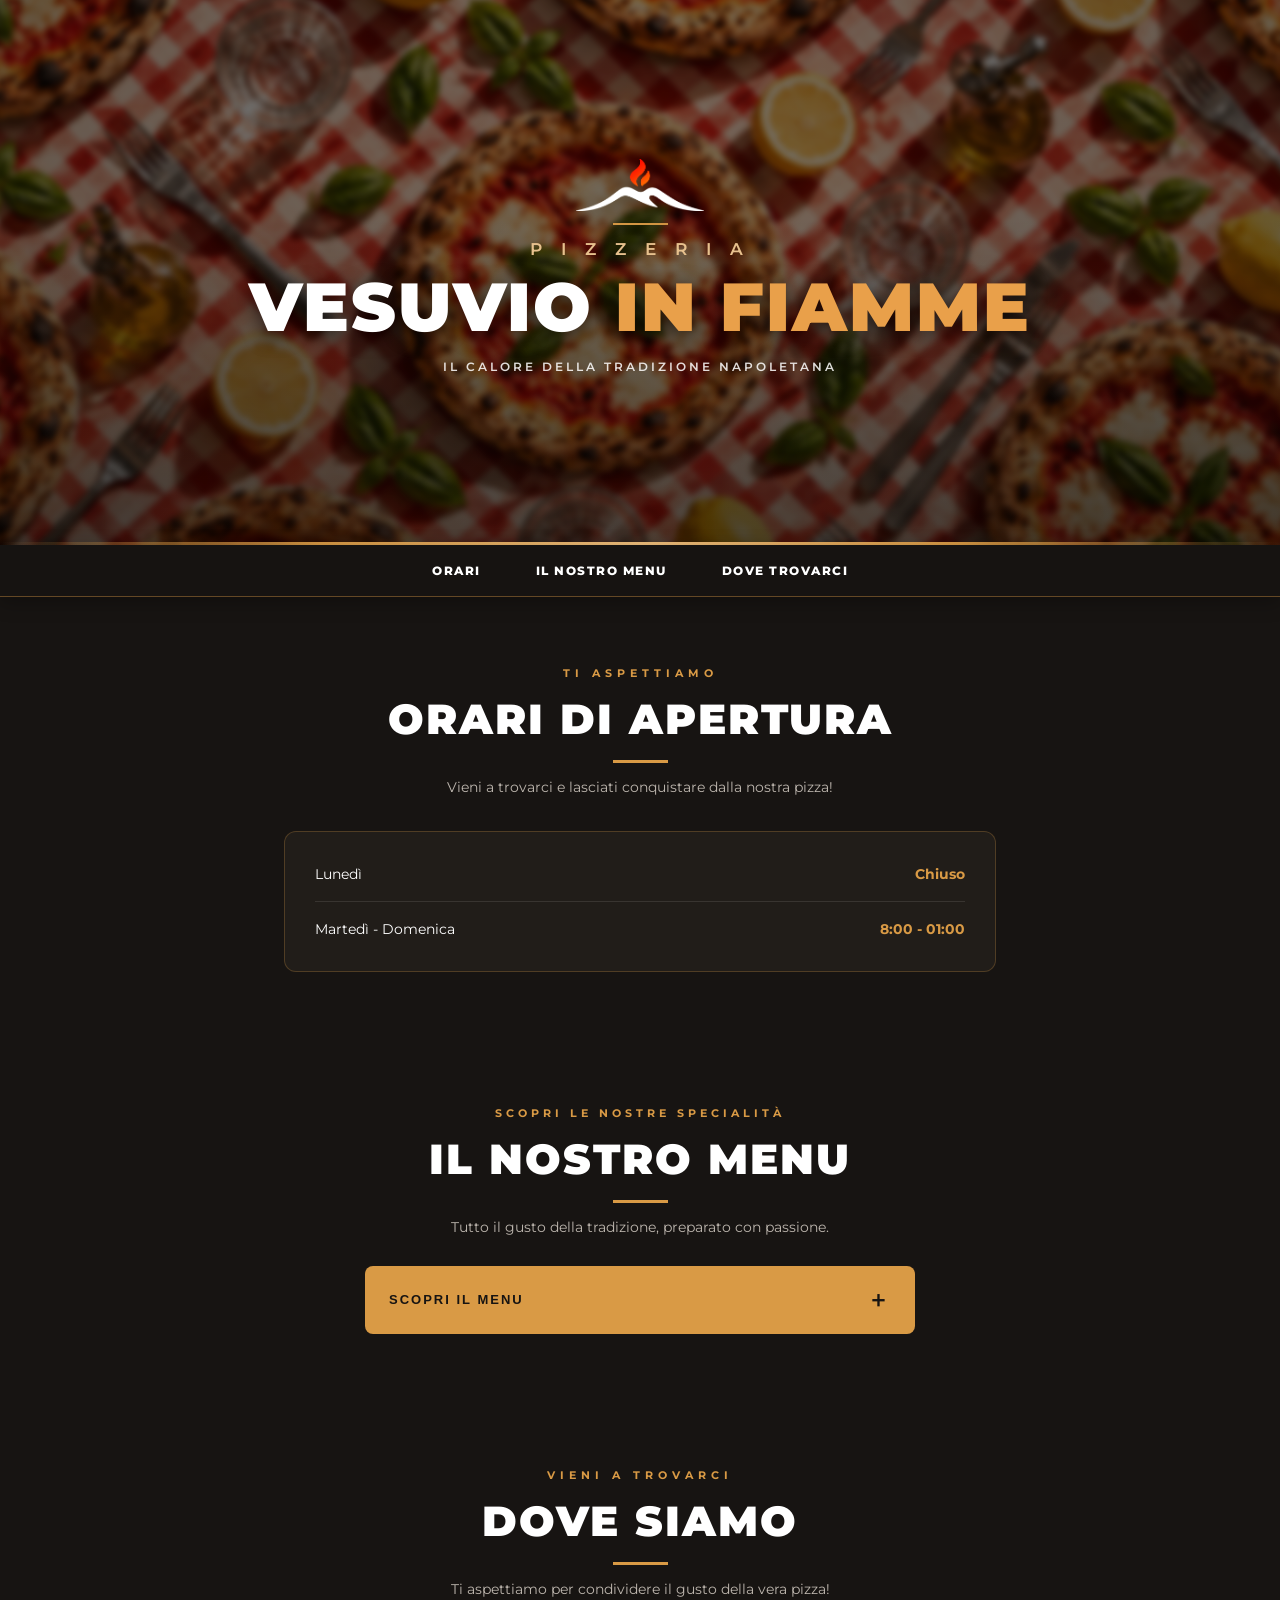
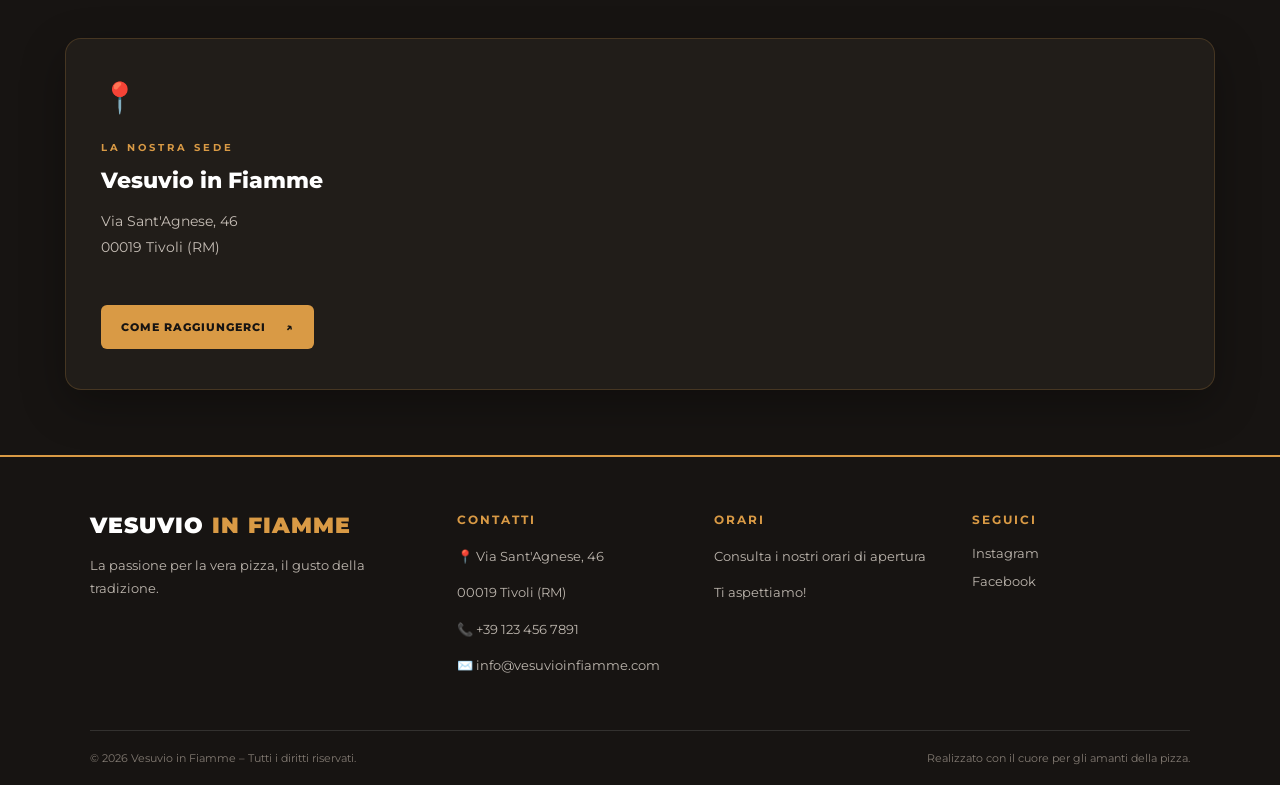
==== commit 765f0d5b: "index.html Finito schermarta di home: bisogna ancora linkare i bottoni alle varie pagine del menu" ====
--- a/index.html
+++ b/index.html
@@ -3,598 +3,1014 @@
 <head>
     <meta charset="UTF-8">
     <meta name="viewport" content="width=device-width, initial-scale=1.0">
-    <title>Pizzeria bella Napoli</title>
+    <title>Pizzeria Vesuvio in Fiamme</title>
+    <link rel="icon" type="image/png" href="img/fav.png">
+    <meta name="theme-color" content="#171412">
     <link rel="stylesheet" href="css/style.css">
     <style>
-        /* Nasconde le schede non attive */
-        .tm-tab-content {
-            display: none;
-        }
-        .tm-tab-content.active {
-            display: block;
-        }
+        @import url('https://fonts.googleapis.com/css2?family=Montserrat:wght@400;600;800;900&display=swap');
+
+/* ================================
+   HERO BANNER - VESUVIO IN FIAMME
+================================ */
+    
+
+/* ================================
+   MENU DI NAVIGAZIONE STICKY
+================================ */
+
+html {
+    scroll-behavior: smooth;
+    scroll-padding-top: 75px;
+}
+
+.site-nav {
+    position: sticky;
+    top: 0;
+    z-index: 1000;
+
+    width: 100%;
+    box-sizing: border-box;
+
+    display: flex;
+    justify-content: center;
+    align-items: center;
+    gap: 55px;
+
+    padding: 18px 20px;
+
+    background: rgba(23, 20, 18, 0.97);
+    border-bottom: 1px solid rgba(217,154,69,0.4);
+
+    box-shadow: 0 5px 20px rgba(0,0,0,0.3);
+
+    font-family: 'Montserrat', sans-serif;
+}
+
+.site-nav a {
+    color: white;
+    text-decoration: none;
+
+    font-size: 12px;
+    font-weight: 800;
+    letter-spacing: 1.5px;
+
+    transition: .3s ease;
+}
+
+.site-nav a:hover {
+    color: #e9a04a;
+    transform: translateY(-2px);
+}
+
+/* POSIZIONE DELLE SEZIONI */
+
+#orari,
+#menu,
+#dove-siamo {
+    scroll-margin-top: 80px;
+}
+
+/* VERSIONE MOBILE */
+
+@media (max-width: 600px) {
+
+    .site-nav {
+        justify-content: flex-start;
+        gap: 25px;
+        padding: 15px 18px;
+
+        overflow-x: auto;
+        white-space: nowrap;
+
+        scrollbar-width: none;
+        -webkit-overflow-scrolling: touch;
+    }
+
+    .site-nav::-webkit-scrollbar {
+        display: none;
+    }
+
+    .site-nav a {
+        font-size: 10px;
+        letter-spacing: 1px;
+    }
+}
+
+
+.tm-header {
+    width: 100%;
+    margin: 0;
+    padding: 0;
+}
+
+.hero-banner {
+    position: relative;
+    width: 100%;
+    aspect-ratio: 2.35 / 1;
+    min-height: 260px;
+    max-height: 650px;
+
+    display: flex;
+    align-items: center;
+    justify-content: center;
+
+    overflow: hidden;
+    isolation: isolate;
+    background: #17120f;
+}
+
+/* IMMAGINE DI SFONDO */
+
+.hero-banner::before {
+    content: "";
+    position: absolute;
+    inset: -8px;
+    z-index: -2;
+
+    background-image: url("../img/banner.png");
+    background-size: cover;
+    background-position: center;
+    background-repeat: no-repeat;
+
+    filter: blur(3px) brightness(0.55);
+    transform: scale(1.02);
+}
+
+/* OVERLAY */
+
+.hero-overlay {
+    position: absolute;
+    inset: 0;
+    z-index: -1;
+
+    background:
+        linear-gradient(
+            90deg,
+            rgba(0,0,0,0.25),
+            rgba(0,0,0,0.15),
+            rgba(0,0,0,0.25)
+        ),
+        linear-gradient(
+            0deg,
+            rgba(0,0,0,0.35),
+            transparent 60%
+        );
+}
+
+/* CONTENUTO */
+
+.hero-content {
+    width: 100%;
+    padding: 25px;
+
+    display: flex;
+    flex-direction: column;
+    align-items: center;
+    justify-content: center;
+
+    text-align: center;
+    color: white;
+
+    font-family: 'Montserrat', sans-serif;
+}
+
+/* LOGO */
+
+.hero-logo {
+    width: clamp(75px, 10vw, 145px);
+    height: auto;
+    object-fit: contain;
+
+    margin-bottom: 12px;
+
+    filter: drop-shadow(0 4px 12px rgba(0,0,0,0.5));
+}
+
+/* LINEA DECORATIVA */
+
+.hero-divider {
+    width: 55px;
+    height: 2px;
+
+    background: #d99a45;
+    margin-bottom: 14px;
+}
+
+/* PIZZERIA */
+
+.hero-subtitle {
+    font-size: clamp(11px, 1.5vw, 17px);
+    font-weight: 600;
+
+    letter-spacing: 7px;
+    color: #e7c18e;
+
+    margin-bottom: 12px;
+}
+
+/* TITOLO */
+
+.hero-content h1 {
+    font-size: clamp(25px, 5.3vw, 72px);
+    font-weight: 900;
+
+    letter-spacing: 2px;
+    line-height: 1.05;
+
+    margin: 0;
+
+    color: #ffffff;
+    text-transform: uppercase;
+
+    text-shadow: 0 4px 20px rgba(0,0,0,0.65);
+}
+
+/* ACCENTO COLORE */
+
+.hero-content h1 span {
+    color: #e9a04a;
+}
+
+/* SOTTOTITOLO */
+
+.hero-tagline {
+    margin-top: 17px;
+
+    font-size: clamp(8px, 1vw, 12px);
+    font-weight: 600;
+
+    letter-spacing: 3px;
+    color: rgba(255,255,255,0.85);
+}
+
+/* DETTAGLIO INFERIORE */
+
+.hero-bottom-line {
+    position: absolute;
+    bottom: 0;
+    left: 0;
+
+    width: 100%;
+    height: 3px;
+
+    background: linear-gradient(
+        90deg,
+        transparent,
+        #d99a45,
+        #f2c17e,
+        #d99a45,
+        transparent
+    );
+}
+
+/* MOBILE */
+
+@media (max-width: 600px) {
+
+    .hero-banner {
+        aspect-ratio: 1.8 / 1;
+        min-height: 210px;
+    }
+
+    .hero-content {
+        padding: 12px;
+    }
+
+    .hero-logo {
+        width: 65px;
+        margin-bottom: 7px;
+    }
+
+    .hero-divider {
+        margin-bottom: 8px;
+        width: 35px;
+    }
+
+    .hero-subtitle {
+        letter-spacing: 4px;
+        margin-bottom: 7px;
+    }
+
+    .hero-content h1 {
+        font-size: clamp(22px, 6vw, 35px);
+        letter-spacing: 1px;
+    }
+
+    .hero-tagline {
+        font-size: 8px;
+        letter-spacing: 1px;
+        margin-top: 10px;
+    }
+}
+
+
+
+/* ===========================
+   SEZIONE DOVE SIAMO
+=========================== */
+
+.location-section {
+    width: 100%;
+    padding: 75px 7%;
+    background: #171412;
+    color: white;
+    font-family: 'Montserrat', sans-serif;
+}
+
+/* TITOLO */
+
+.location-heading {
+    text-align: center;
+    margin-bottom: 40px;
+}
+
+.location-eyebrow {
+    color: #d99a45;
+    font-size: 11px;
+    font-weight: 700;
+    letter-spacing: 5px;
+}
+
+.location-heading h2 {
+    font-size: clamp(28px, 4vw, 42px);
+    font-weight: 900;
+    letter-spacing: 2px;
+    margin: 12px 0;
+}
+
+.location-divider {
+    width: 55px;
+    height: 3px;
+    background: #d99a45;
+    margin: 15px auto;
+}
+
+.location-heading p {
+    color: #bdb6ae;
+    font-size: 14px;
+}
+
+
+/* ORARI DI APERTURA */
+.hours-section {
+    width: 100%;
+    box-sizing: border-box;
+    padding: 65px 20px;
+    background: #171412;
+    color: white;
+    font-family: 'Montserrat', sans-serif;
+}
+
+.hours-heading {
+    text-align: center;
+    margin-bottom: 35px;
+}
+
+.hours-heading > span {
+    color: #d99a45;
+    font-size: 11px;
+    font-weight: 700;
+    letter-spacing: 5px;
+}
+
+.hours-heading h2 {
+    font-size: clamp(28px, 4vw, 42px);
+    font-weight: 900;
+    letter-spacing: 2px;
+    margin: 12px 0;
+}
+
+.hours-divider {
+    width: 55px;
+    height: 3px;
+    background: #d99a45;
+    margin: 15px auto;
+}
+
+.hours-heading p {
+    color: #bdb6ae;
+    font-size: 14px;
+}
+
+.hours-card {
+    max-width: 650px;
+    margin: 0 auto;
+    padding: 15px 30px;
+    background: #211d19;
+    border: 1px solid rgba(217,154,69,.25);
+    border-radius: 12px;
+}
+
+.hours-row {
+    display: flex;
+    justify-content: space-between;
+    align-items: center;
+    gap: 15px;
+    padding: 18px 0;
+    border-bottom: 1px solid rgba(255,255,255,.1);
+    font-size: 14px;
+}
+
+.hours-row:last-child {
+    border-bottom: none;
+}
+
+.hours-row span:last-child {
+    color: #d99a45;
+    font-weight: 700;
+    text-align: right;
+}
+
+@media (max-width: 500px) {
+    .hours-card {
+        padding: 10px 18px;
+    }
+
+    .hours-row {
+        font-size: 12px;
+    }
+}
+
+
+/* IL NOSTRO MENU */
+.menu-section {
+    width: 100%;
+    box-sizing: border-box;
+    padding: 65px 20px;
+    background: #171412;
+    color: white;
+    font-family: 'Montserrat', sans-serif;
+    text-align: center;
+}
+
+.menu-heading > span {
+    color: #d99a45;
+    font-size: 11px;
+    font-weight: 700;
+    letter-spacing: 4px;
+}
+
+.menu-heading h2 {
+    font-size: clamp(28px, 4vw, 42px);
+    font-weight: 900;
+    letter-spacing: 2px;
+    margin: 12px 0;
+}
+
+.menu-divider {
+    width: 55px;
+    height: 3px;
+    background: #d99a45;
+    margin: 15px auto;
+}
+
+.menu-heading p {
+    color: #bdb6ae;
+    font-size: 14px;
+    margin-bottom: 30px;
+}
+
+.menu-dropdown {
+    max-width: 550px;
+    margin: 0 auto;
+    position: relative;
+}
+
+.menu-toggle {
+    width: 100%;
+    padding: 19px 24px;
+    display: flex;
+    align-items: center;
+    justify-content: space-between;
+    background: #d99a45;
+    color: #171412;
+    border: none;
+    border-radius: 8px;
+    font-size: 13px;
+    font-weight: 900;
+    letter-spacing: 2px;
+    cursor: pointer;
+    transition: .3s ease;
+}
+
+.menu-toggle:hover {
+    background: #f0b969;
+}
+
+#menu-arrow {
+    font-size: 22px;
+}
+
+.menu-options {
+    display: none;
+    flex-direction: column;
+    margin-top: 8px;
+    background: #211d19;
+    border: 1px solid rgba(217,154,69,.3);
+    border-radius: 8px;
+    overflow: hidden;
+    text-align: left;
+}
+
+.menu-options.open {
+    display: flex;
+    animation: menuAppear .25s ease;
+}
+
+.menu-options a {
+    padding: 18px 24px;
+    color: white;
+    text-decoration: none;
+    font-size: 13px;
+    font-weight: 700;
+    letter-spacing: 1px;
+    border-bottom: 1px solid rgba(255,255,255,.08);
+    transition: .3s ease;
+}
+
+.menu-options a:last-child {
+    border-bottom: none;
+}
+
+.menu-options a:hover {
+    background: #30271e;
+    color: #d99a45;
+    padding-left: 32px;
+}
+
+@keyframes menuAppear {
+    from {
+        opacity: 0;
+        transform: translateY(-8px);
+    }
+    to {
+        opacity: 1;
+        transform: translateY(0);
+    }
+}
+
+
+/* BOX PRINCIPALE */
+
+.location-card {
+    max-width: 1150px;
+    margin: auto;
+
+    display: grid;
+    grid-template-columns: 0.8fr 1.5fr;
+
+    background: #211d19;
+    border: 1px solid rgba(217,154,69,0.2);
+    border-radius: 16px;
+    overflow: hidden;
+
+    box-shadow: 0 15px 45px rgba(0,0,0,0.3);
+}
+
+/* INFORMAZIONI */
+
+.location-info {
+    padding: 40px 35px;
+
+    display: flex;
+    flex-direction: column;
+    align-items: flex-start;
+    justify-content: center;
+}
+
+.location-icon {
+    font-size: 30px;
+    margin-bottom: 20px;
+}
+
+.location-label {
+    font-size: 10px;
+    letter-spacing: 3px;
+    color: #d99a45;
+    font-weight: 700;
+}
+
+.location-info h3 {
+    font-size: 22px;
+    font-weight: 800;
+    margin: 12px 0;
+}
+
+.location-info p {
+    color: #c6beb6;
+    font-size: 14px;
+    line-height: 1.9;
+}
+
+/* PULSANTE */
+
+.location-button {
+    display: flex;
+    align-items: center;
+    justify-content: space-between;
+    gap: 20px;
+
+    margin-top: 30px;
+    padding: 15px 20px;
+
+    background: #d99a45;
+    color: #171412;
+
+    text-decoration: none;
+    font-size: 11px;
+    font-weight: 800;
+    letter-spacing: 1px;
+
+    border-radius: 6px;
+    transition: 0.3s ease;
+}
+
+.location-button:hover {
+    background: #f0b969;
+    transform: translateY(-3px);
+}
+
+
+/* CORREZIONE LARGHEZZA SEZIONE MAPPA */
+
+.location-section {
+    width: 100%;
+    max-width: 100%;
+    margin: 0;
+    padding: 65px 20px;
+    box-sizing: border-box;
+    overflow: hidden;
+}
+
+.location-card {
+    width: 100%;
+    max-width: 1150px;
+    margin: 0 auto;
+    box-sizing: border-box;
+}
+
+.location-info,
+.location-map {
+    min-width: 0;
+    box-sizing: border-box;
+}
+
+.location-map {
+    width: 100%;
+    overflow: hidden;
+}
+
+.location-map iframe {
+    display: block;
+    width: 100%;
+    max-width: 100%;
+    border: 0;
+}
+
+/* CONTENITORE GENERALE */
+.container {
+    width: 100%;
+    max-width: 100%;
+    margin: 0;
+    padding: 0;
+    overflow-x: clip;
+}
+
+/* HEADER A FILO PAGINA */
+.tm-header {
+    width: 100%;
+    margin: 0;
+    padding: 0;
+}
+
+/* MOBILE */
+@media (max-width: 700px) {
+    .location-section {
+        padding: 40px 15px;
+    }
+
+    .location-card {
+        grid-template-columns: minmax(0, 1fr);
+    }
+}
+
+/* MOBILE */
+
+@media (max-width: 700px) {
+
+    .location-section {
+        padding: 50px 18px;
+    }
+
+    .location-card {
+        grid-template-columns: 1fr;
+    }
+
+    .location-info {
+        padding: 30px 25px;
+    }
+
+    .location-map {
+        min-height: 280px;
+    }
+
+    .location-map iframe {
+        min-height: 280px;
+    }
+
+    .location-button {
+        width: 100%;
+    }
+}
+
+/* FOOTER */
+.site-footer {
+    width: 100%;
+    box-sizing: border-box;
+    background: #171412;
+    color: #fff;
+    padding: 55px 7% 20px;
+    border-top: 2px solid #d99a45;
+    font-family: 'Montserrat', sans-serif;
+}
+
+.footer-content {
+    max-width: 1150px;
+    margin: 0 auto;
+    display: grid;
+    grid-template-columns: 1.5fr 1fr 1fr 1fr;
+    gap: 40px;
+    padding-bottom: 40px;
+}
+
+.footer-brand h2 {
+    font-size: 22px;
+    font-weight: 900;
+    letter-spacing: 1px;
+    margin: 0 0 15px;
+}
+
+.footer-brand h2 span {
+    color: #d99a45;
+}
+
+.footer-brand p,
+.footer-column p {
+    color: #bdb6ae;
+    font-size: 13px;
+    line-height: 1.8;
+}
+
+.footer-column h3 {
+    color: #d99a45;
+    font-size: 12px;
+    letter-spacing: 2px;
+    margin: 0 0 18px;
+}
+
+.footer-column a {
+    display: block;
+    color: #bdb6ae;
+    text-decoration: none;
+    font-size: 13px;
+    margin-bottom: 12px;
+    transition: color .3s ease;
+}
+
+.footer-column a:hover {
+    color: #d99a45;
+}
+
+.footer-bottom {
+    max-width: 1150px;
+    margin: 0 auto;
+    padding-top: 20px;
+    border-top: 1px solid rgba(255,255,255,.12);
+    display: flex;
+    justify-content: space-between;
+    gap: 15px;
+    flex-wrap: wrap;
+}
+
+.footer-bottom p {
+    color: #827a72;
+    font-size: 11px;
+    margin: 0;
+}
+
+@media (max-width: 750px) {
+    .site-footer {
+        padding: 40px 20px 20px;
+    }
+
+    .footer-content {
+        grid-template-columns: 1fr 1fr;
+        gap: 30px 20px;
+    }
+
+    .footer-brand {
+        grid-column: 1 / -1;
+    }
+
+    .footer-bottom {
+        flex-direction: column;
+        text-align: center;
+    }
+}
+
+@media (max-width: 420px) {
+    .footer-content {
+        grid-template-columns: 1fr;
+    }
+
+    .footer-brand {
+        grid-column: auto;
+    }
+}
+
+
+
     </style>
 </head>
 <body>
-    <div class="container">
-        <!-- Header -->
-        <header class="tm-header">
-            <div class="tm-header-inner">
-                <span class="tm-site-icon">☕</span>
-                <h1 class="tm-site-title">Pizzeria bella Napoli</h1>
+    <header class="tm-header">
+        <div class="hero-banner">
+            <div class="hero-overlay"></div>
+            <div class="hero-content">
+                <img src="img/logo_white.png"
+                    alt="Vesuvio in Fiamme"
+                    class="hero-logo">
+                <div class="hero-divider"></div>
+                <span class="hero-subtitle">P I Z Z E R I A</span>
+                <h1>VESUVIO <span>IN FIAMME</span></h1>
+                <p class="hero-tagline">
+                    IL CALORE DELLA TRADIZIONE NAPOLETANA
+                </p>
             </div>
-        </header>
-
-        <!-- Navigation Tabs -->
-        <nav class="tm-nav">
-            <ul class="tm-nav-ul">
-                <li class="tm-nav-li"><a href="#Pizze" class="tm-nav-link active" onclick="openTab(event, 'Pizze')">Pizze</a></li>
-                <li class="tm-nav-li"><a href="#Dolci" class="tm-nav-link" onclick="openTab(event, 'Dolci')">Dolci</a></li>
-                <li class="tm-nav-li"><a href="#Bevande" class="tm-nav-link" onclick="openTab(event, 'Bevande')">Bevande</a></li>
-            </ul>
-        </nav>
-
-        <!-- Menu Content -->
-        <div class="tm-section">
-
-            <!-- Pizze -->
-            
-            <!DOCTYPE html>
-            <html lang="it">
-            <head>
-                <meta charset="UTF-8">
-                <meta name="viewport" content="width=device-width, initial-scale=1.0">
-                <title>Pizza House | Il gusto autentico</title>
-            
-                <link href="https://fonts.googleapis.com/css2?family=Playfair+Display:wght@600;700;800&family=Poppins:wght@300;400;500;600;700&display=swap" rel="stylesheet">
-            
-                <style>
-                    * {
-                        margin: 0;
-                        padding: 0;
-                        box-sizing: border-box;
-                    }
-            
-                    html {
-                        scroll-behavior: smooth;
-                    }
-            
-                    body {
-                        font-family: 'Poppins', sans-serif;
-                        background: #111;
-                        color: white;
-                    }
-            
-                    /* NAVBAR */
-            
-                    nav {
-                        display: flex;
-                        justify-content: space-between;
-                        align-items: center;
-                        padding: 22px 8%;
-                        background: #151515;
-                        border-bottom: 1px solid #333;
-                        position: sticky;
-                        top: 0;
-                        z-index: 100;
-                    }
-            
-                    .logo {
-                        font-family: 'Playfair Display', serif;
-                        font-size: 28px;
-                        color: #e5ad52;
-                        font-weight: bold;
-                    }
-            
-                    nav a {
-                        color: white;
-                        text-decoration: none;
-                        margin-left: 25px;
-                        font-size: 14px;
-                        transition: .3s;
-                    }
-            
-                    nav a:hover {
-                        color: #e5ad52;
-                    }
-            
-                    /* HERO */
-            
-                    .hero {
-                        min-height: 420px;
-                        display: flex;
-                        flex-direction: column;
-                        justify-content: center;
-                        align-items: center;
-                        text-align: center;
-                        padding: 60px 20px;
-            
-                        background:
-                            linear-gradient(rgba(0,0,0,.65), rgba(0,0,0,.75)),
-                            url('https://images.unsplash.com/photo-1513104890138-7c749659a591?w=1600')
-                            center/cover;
-                    }
-            
-                    .hero span {
-                        color: #e5ad52;
-                        text-transform: uppercase;
-                        letter-spacing: 5px;
-                        font-size: 13px;
-                        margin-bottom: 15px;
-                    }
-            
-                    .hero h1 {
-                        font-family: 'Playfair Display', serif;
-                        font-size: clamp(42px, 7vw, 75px);
-                        margin-bottom: 15px;
-                    }
-            
-                    .hero p {
-                        color: #ddd;
-                        font-size: 16px;
-                        max-width: 550px;
-                        line-height: 1.7;
-                    }
-            
-                    .hero button {
-                        margin-top: 30px;
-                        padding: 14px 32px;
-                        background: #e5ad52;
-                        border: none;
-                        border-radius: 30px;
-                        color: #111;
-                        font-weight: bold;
-                        cursor: pointer;
-                        transition: .3s;
-                    }
-            
-                    .hero button:hover {
-                        background: white;
-                        transform: scale(1.05);
-                    }
-            
-                    /* MENU */
-            
-                    .menu {
-                        max-width: 1250px;
-                        margin: auto;
-                        padding: 80px 25px;
-                    }
-            
-                    .titolo {
-                        text-align: center;
-                        margin-bottom: 50px;
-                    }
-            
-                    .titolo span {
-                        color: #e5ad52;
-                        letter-spacing: 4px;
-                        font-size: 12px;
-                        text-transform: uppercase;
-                    }
-            
-                    .titolo h2 {
-                        font-family: 'Playfair Display', serif;
-                        font-size: 45px;
-                        margin-top: 10px;
-                    }
-            
-                    .titolo p {
-                        color: #aaa;
-                        margin-top: 10px;
-                    }
-            
-                    .pizze {
-                        display: grid;
-                        grid-template-columns: repeat(auto-fit, minmax(250px, 1fr));
-                        gap: 30px;
-                    }
-            
-                    /* CARD */
-            
-                    .pizza {
-                        background: #1c1c1c;
-                        border-radius: 18px;
-                        overflow: hidden;
-                        border: 1px solid #303030;
-                        transition: .4s;
-                    }
-            
-                    .pizza:hover {
-                        transform: translateY(-10px);
-                        border-color: #e5ad52;
-                        box-shadow: 0 15px 35px rgba(229,173,82,.15);
-                    }
-            
-                    .pizza img {
-                        width: 100%;
-                        height: 220px;
-                        object-fit: cover;
-                        transition: .5s;
-                    }
-            
-                    .pizza:hover img {
-                        transform: scale(1.06);
-                    }
-            
-                    .immagine {
-                        overflow: hidden;
-                        position: relative;
-                    }
-            
-                    .tag {
-                        position: absolute;
-                        top: 15px;
-                        left: 15px;
-                        background: #e5ad52;
-                        color: #111;
-                        padding: 6px 13px;
-                        border-radius: 20px;
-                        font-size: 11px;
-                        font-weight: bold;
-                    }
-            
-                    .pizza-info {
-                        padding: 22px;
-                    }
-            
-                    .pizza-info h3 {
-                        font-family: 'Playfair Display', serif;
-                        font-size: 23px;
-                        margin-bottom: 10px;
-                    }
-            
-                    .pizza-info p {
-                        color: #aaa;
-                        font-size: 13px;
-                        line-height: 1.7;
-                        min-height: 65px;
-                    }
-            
-                    .bottom {
-                        display: flex;
-                        justify-content: space-between;
-                        align-items: center;
-                        margin-top: 20px;
-                        border-top: 1px solid #333;
-                        padding-top: 15px;
-                    }
-            
-                    .prezzo {
-                        color: #e5ad52;
-                        font-size: 23px;
-                        font-weight: bold;
-                    }
-            
-                    .ordine {
-                        background: transparent;
-                        border: 1px solid #e5ad52;
-                        color: #e5ad52;
-                        padding: 9px 16px;
-                        border-radius: 20px;
-                        cursor: pointer;
-                        transition: .3s;
-                    }
-            
-                    .ordine:hover {
-                        background: #e5ad52;
-                        color: #111;
-                    }
-            
-                    /* BANNER */
-            
-                    .banner {
-                        margin: 20px auto 80px;
-                        max-width: 1150px;
-                        padding: 55px 20px;
-                        text-align: center;
-                        background: linear-gradient(120deg, #a52a2a, #601515);
-                        border-radius: 20px;
-                    }
-            
-                    .banner h2 {
-                        font-family: 'Playfair Display', serif;
-                        font-size: 35px;
-                        margin-bottom: 12px;
-                    }
-            
-                    .banner p {
-                        color: #eee;
-                    }
-            
-                    /* FOOTER */
-            
-                    footer {
-                        background: #080808;
-                        text-align: center;
-                        padding: 35px 20px;
-                        border-top: 1px solid #292929;
-                    }
-            
-                    footer h3 {
-                        color: #e5ad52;
-                        font-family: 'Playfair Display', serif;
-                        font-size: 25px;
-                        margin-bottom: 10px;
-                    }
-            
-                    footer p {
-                        color: #888;
-                        font-size: 13px;
-                        margin-top: 8px;
-                    }
-            
-                    @media(max-width: 600px) {
-                        nav {
-                            flex-direction: column;
-                            gap: 15px;
-                        }
-            
-                        nav a {
-                            margin: 0 8px;
-                            font-size: 12px;
-                        }
-            
-                        .titolo h2 {
-                            font-size: 34px;
-                        }
-            
-                        .banner {
-                            margin: 20px;
-                        }
-                    }
-                </style>
-            </head>
-            
-            <body>
-            
-                <nav>
-                    <div class="logo">🍕 VESUVIO IN FIAMME</div>
-            
-                    <div>
-                        <a href="#">Home</a>
-                        <a href="#menu">Le pizze</a>
-                        <a href="#contatti">Contatti</a>
-                    </div>
-                </nav>
-            
-                <section class="hero">
-                    <span>Benvenuti da Vesuvio in Fiamme</span>
-            
-                    <h1>La vera pizza italiana</h1>
-            
-                    <p>
-                        Ingredienti selezionati, impasti speciali
-                        e tutta la passione della tradizione italiana.
-                    </p>
-            
-                    <button onclick="document.getElementById('menu').scrollIntoView()">
-                        SCOPRI IL MENU
-                    </button>
-                </section>
-            
-                <section class="menu" id="menu">
-            
-                    <div class="titolo">
-                        <span>Il nostro menu</span>
-                        <h2>Le nostre pizze</h2>
-                        <p>Ogni pizza è preparata con amore e ingredienti di qualità.</p>
-                    </div>
-            
-                    <div class="pizze">
-            
-                        <div class="pizza">
-                            <div class="immagine">
-                                <span class="tag">CLASSICA</span>
-                                <img src="https://images.unsplash.com/photo-1579751626657-72bc17010498?w=600" alt="Margherita">
-                            </div>
-            
-                            <div class="pizza-info">
-                                <h3>Margherita</h3>
-                                <p>Pomodoro, mozzarella fiordilatte, basilico fresco e olio EVO.</p>
-            
-                                <div class="bottom">
-                                    <span class="prezzo">€ 6,50</span>
-                                    <button class="ordine" onclick="ordina('Margherita')">Ordina +</button>
-                                </div>
-                            </div>
-                        </div>
-            
-                        <div class="pizza">
-                            <div class="immagine">
-                                <span class="tag">PICCANTE</span>
-                                <img src="https://images.unsplash.com/photo-1571407970349-bc81e7e96d47?w=600" alt="Diavola">
-                            </div>
-            
-                            <div class="pizza-info">
-                                <h3>Diavola</h3>
-                                <p>Pomodoro, mozzarella e salame piccante per chi ama i sapori forti.</p>
-            
-                                <div class="bottom">
-                                    <span class="prezzo">€ 8,00</span>
-                                    <button class="ordine" onclick="ordina('Diavola')">Ordina +</button>
-                                </div>
-                            </div>
-                        </div>
-            
-                        <div class="pizza">
-                            <div class="immagine">
-                                <span class="tag">SPECIALE</span>
-                                <img src="https://images.unsplash.com/photo-1574071318508-1cdbab80d002?w=600" alt="Capricciosa">
-                            </div>
-            
-                            <div class="pizza-info">
-                                <h3>Capricciosa</h3>
-                                <p>Pomodoro, mozzarella, prosciutto cotto, funghi, carciofi e olive.</p>
-            
-                                <div class="bottom">
-                                    <span class="prezzo">€ 9,00</span>
-                                    <button class="ordine" onclick="ordina('Capricciosa')">Ordina +</button>
-                                </div>
-                            </div>
-                        </div>
-            
-                        <div class="pizza">
-                            <div class="immagine">
-                                <span class="tag">GUSTOSA</span>
-                                <img src="https://images.unsplash.com/photo-1593560708920-61dd98c46a4e?w=600" alt="Quattro Formaggi">
-                            </div>
-            
-                            <div class="pizza-info">
-                                <h3>Quattro Formaggi</h3>
-                                <p>Mozzarella, gorgonzola, fontina e parmigiano.</p>
-            
-                                <div class="bottom">
-                                    <span class="prezzo">€ 9,00</span>
-                                    <button class="ordine" onclick="ordina('Quattro Formaggi')">Ordina +</button>
-                                </div>
-                            </div>
-                        </div>
-
-                        <div class="pizza">
-                            <div class="immagine">
-                                <span class="tag">MARE</span>
-                                <img src="https://images.unsplash.com/photo-1571407970349-bc81e7e96d47?w=600" alt="Pizza con gamberetti">
-                            </div>
-                        
-                            <div class="pizza-info">
-                                <h3>Gamberetti</h3>
-                                <p>Mozzarella, gamberetti, pomodorini freschi, prezzemolo e un filo di olio EVO.</p>
-                        
-                                <div class="bottom">
-                                    <span class="prezzo">€ 10,00</span>
-                                    <button class="ordine" onclick="ordina('Gamberetti')">Ordina +</button>
-                                </div>
-                            </div>
-                        </div>
-
-                        <!-- PIZZA CARBONARA -->
-<div class="pizza">
-    <div class="immagine">
-        <span class="tag">ROMANA</span>
-        <img src="https://images.unsplash.com/photo-1571407970349-bc81e7e96d47?w=600" alt="Pizza Carbonara">
-    </div>
-
-    <div class="pizza-info">
-        <h3>Carbonara</h3>
-        <p>Crema di uova, mozzarella, guanciale croccante, pecorino romano e pepe nero.</p>
-
-        <div class="bottom">
-            <span class="prezzo">€ 11,00</span>
-            <button class="ordine" onclick="ordina('Carbonara')">Ordina +</button>
+            <div class="hero-bottom-line"></div>
         </div>
-    </div>
-</div>
-
-<!-- PIZZA CACIO E PEPE -->
-<div class="pizza">
-    <div class="immagine">
-        <span class="tag">SPECIALE</span>
-        <img src="https://images.unsplash.com/photo-1593560708920-61dd98c46a4e?w=600" alt="Pizza Cacio e Pepe">
-    </div>
-
-    <div class="pizza-info">
-        <h3>Cacio e Pepe</h3>
-        <p>Crema di pecorino romano, mozzarella, parmigiano e abbondante pepe nero.</p>
-
-        <div class="bottom">
-            <span class="prezzo">€ 10,00</span>
-            <button class="ordine" onclick="ordina('Cacio e Pepe')">Ordina +</button>
+    </header>
+
+<nav class="site-nav" aria-label="Menu principale">
+
+    <a href="#orari">ORARI</a>
+
+    <a href="#menu">IL NOSTRO MENU</a>
+
+    <a href="#dove-siamo">DOVE TROVARCI</a>
+
+</nav>
+
+
+    <section id="orari" class="hours-section">
+        <div class="hours-heading">
+            <span>TI ASPETTIAMO</span>
+            <h2>ORARI DI APERTURA</h2>
+            <div class="hours-divider"></div>
+            <p>Vieni a trovarci e lasciati conquistare dalla nostra pizza!</p>
         </div>
-    </div>
-</div>
-            
-                    </div>
-                </section>
-            
-                <section class="banner">
-                    <h2>La pizza è una cosa seria ❤️</h2>
-                    <p>Vieni a trovarci e lasciati conquistare dal nostro gusto!</p>
-                </section>
-            
-                <footer id="contatti">
-                    <h3>🍕 PIZZA HOUSE</h3>
-                    <p>La passione per la pizza, ogni giorno.</p>
-                    <p>© 2026 Pizza House - Tutti i diritti riservati</p>
-                </footer>
-            
-                <script>
-                    function ordina(pizza) {
-                        alert("Hai selezionato: " + pizza + "! Contattaci per completare l'ordine.");
-                    }
-                </script>
-            
-            </body>
-            </html>
-            
-            
-
+
+        <div class="hours-card">
+            <div class="hours-row">
+                <span>Lunedì</span>
+                <span>Chiuso</span>
+            </div>
+            <div class="hours-row">
+                <span>Martedì - Domenica</span>
+                <span>8:00 - 01:00</span>
+            </div>
         </div>
     </section>
 
-    <section class="banner">
-        <h2>La pizza è una cosa seria ❤️</h2>
-        <p>Vieni a trovarci e lasciati conquistare dal nostro gusto!</p>
+
+    <section id="menu" class="menu-section">
+        <div class="menu-heading">
+            <span>SCOPRI LE NOSTRE SPECIALITÀ</span>
+            <h2>IL NOSTRO MENU</h2>
+            <div class="menu-divider"></div>
+            <p>Tutto il gusto della tradizione, preparato con passione.</p>
+        </div>
+
+        <div class="menu-dropdown">
+            <button class="menu-toggle" onclick="toggleMenu()">
+                <span>SCOPRI IL MENU</span>
+                <span id="menu-arrow">＋</span>
+            </button>
+
+            <div class="menu-options" id="menu-options">
+                <a href="#pizze">🍕 PIZZE</a>
+                <a href="#antipasti">🥖 ANTIPASTI</a>
+                <a href="#bevande">🥤 BEVANDE</a>
+                <a href="#dolci">🍰 DOLCI</a>
+            </div>
+        </div>
     </section>
 
-    <footer id="contatti">
-        <h3>🍕 PIZZA HOUSE</h3>
-        <p>La passione per la pizza, ogni giorno.</p>
-        <p>© 2026 Pizza House - Tutti i diritti riservati</p>
-    </footer>
-
-    <script>
-        function ordina(pizza) {
-            alert("Hai selezionato: " + pizza + "! Contattaci per completare l'ordine.");
+
+    <!-- DOVE SIAMO -->
+    
+    <section id="dove-siamo" class="location-section">
+        <div class="location-heading">
+            <span class="location-eyebrow">VIENI A TROVARCI</span>
+            <h2>DOVE SIAMO</h2>
+            <div class="location-divider"></div>
+            <p>Ti aspettiamo per condividere il gusto della vera pizza!</p>
+        </div>
+
+        <div class="location-card">
+
+            <div class="location-info">
+
+                <div class="location-icon">📍</div>
+
+                <div>
+                    <span class="location-label">LA NOSTRA SEDE</span>
+                    <h3>Vesuvio in Fiamme</h3>
+                    <p>
+                        Via Sant'Agnese, 46<br>
+                        00019 Tivoli (RM)
+                    </p>
+                </div>
+
+                <a
+                    href="https://www.google.com/maps/dir/?api=1&destination=Via+Sant%27Agnese+46%2C+00019+Tivoli+RM"
+                    target="_blank"
+                    rel="noopener noreferrer"
+                    class="location-button">
+                    <span>COME RAGGIUNGERCI</span>
+                    <span>↗</span>
+                </a>
+
+            </div>
+
+            <div class="location-map">
+                <iframe
+                    src="https://maps.google.com/maps?q=Via%20Sant%27Agnese%2C%2046%2C%2000019%20Tivoli%20RM&t=&z=16&ie=UTF8&iwloc=&output=embed"
+                    width="100%"
+                    height="100%"
+                    style="border:0;"
+                    allowfullscreen=""
+                    loading="lazy"
+                    referrerpolicy="no-referrer-when-downgrade"
+                    title="Mappa Pizzeria Vesuvio in Fiamme">
+                </iframe>
+            </div>
+
+        </div>
+
+    </section>
+
+<footer class="site-footer">
+  <div class="footer-content">
+
+    <div class="footer-brand">
+      <h2>VESUVIO <span>IN FIAMME</span></h2>
+      <p>La passione per la vera pizza, il gusto della tradizione.</p>
+    </div>
+
+    <div class="footer-column">
+      <h3>CONTATTI</h3>
+      <p>📍 Via Sant'Agnese, 46</p>
+      <p>00019 Tivoli (RM)</p>
+      <p>📞 +39 123 456 7891</p>
+      <p>✉️ info@vesuvioinfiamme.com</p>
+    </div>
+
+    <div class="footer-column">
+      <h3>ORARI</h3>
+      <p>Consulta i nostri orari di apertura</p>
+      <p>Ti aspettiamo!</p>
+    </div>
+
+    <div class="footer-column">
+      <h3>SEGUICI</h3>
+      <a href="#" target="_blank">Instagram</a>
+      <a href="#" target="_blank">Facebook</a>
+    </div>
+
+  </div>
+
+  <div class="footer-bottom">
+    <p>© 2026 Vesuvio in Fiamme – Tutti i diritti riservati.</p>
+    <p>Realizzato con il cuore per gli amanti della pizza.</p>
+  </div>
+</footer>
+
+</body>
+
+<script>
+    function toggleMenu() {
+        const menuOptions = document.getElementById('menu-options');
+        const menuArrow = document.getElementById('menu-arrow');
+
+        if (menuOptions.classList.contains('open')) {
+            menuOptions.classList.remove('open');
+            menuArrow.textContent = '＋';
+        } else {
+            menuOptions.classList.add('open');
+            menuArrow.textContent = '－';
         }
-    </script>
-
-</body>
-</html>
-
-
-            <!-- elenco dolci -->
-            <div id="Dolci" class="tm-tab-content">
-                <div class="tm-list">
-                    <!-- Gli studenti aggiungeranno qui i dolci -->
-                    <div class="tm-list-item">
-                        <p class="tm-placeholder-text">Sezione Dolci in attesa di implementazione...</p>
-                    </div>
-                </div>
-            </div>
-
-            <!-- elenco bevande -->
-            <div id="Bevande" class="tm-tab-content">
-                <div class="tm-list">
-                    <div class="tm-list-item">
-                        <img src="img/espresso.png" alt="Image" class="tm-list-item-img">
-                        <div class="tm-black-bg tm-list-item-text">
-                            <h3 class="tm-list-item-name">Caff&egrave; Espresso <span class="tm-list-item-price">&euro;2.50</span></h3>
-                            <p class="tm-list-item-description">Miscela arabica di qualit&agrave; superiore. </p>
-                        </div>
-                    </div>
-                </div>
-            </div>
-
-        </div>
-        <!-- end Menu Page -->
-    </div>
-
-    <script>
-        function openTab(evt, tabName) {
-            evt.preventDefault();
-            var i, tabcontent, tablinks;
-            tabcontent = document.getElementsByClassName("tm-tab-content");
-            for (i = 0; i < tabcontent.length; i++) {
-                tabcontent[i].classList.remove("active");
-            }
-            tablinks = document.getElementsByClassName("tm-nav-link");
-            for (i = 0; i < tablinks.length; i++) {
-                tablinks[i].classList.remove("active");
-            }
-            document.getElementById(tabName).classList.add("active");
-            evt.currentTarget.classList.add("active");
-        }
-    </script>
-</body>
+    }
+</script>
 </html>
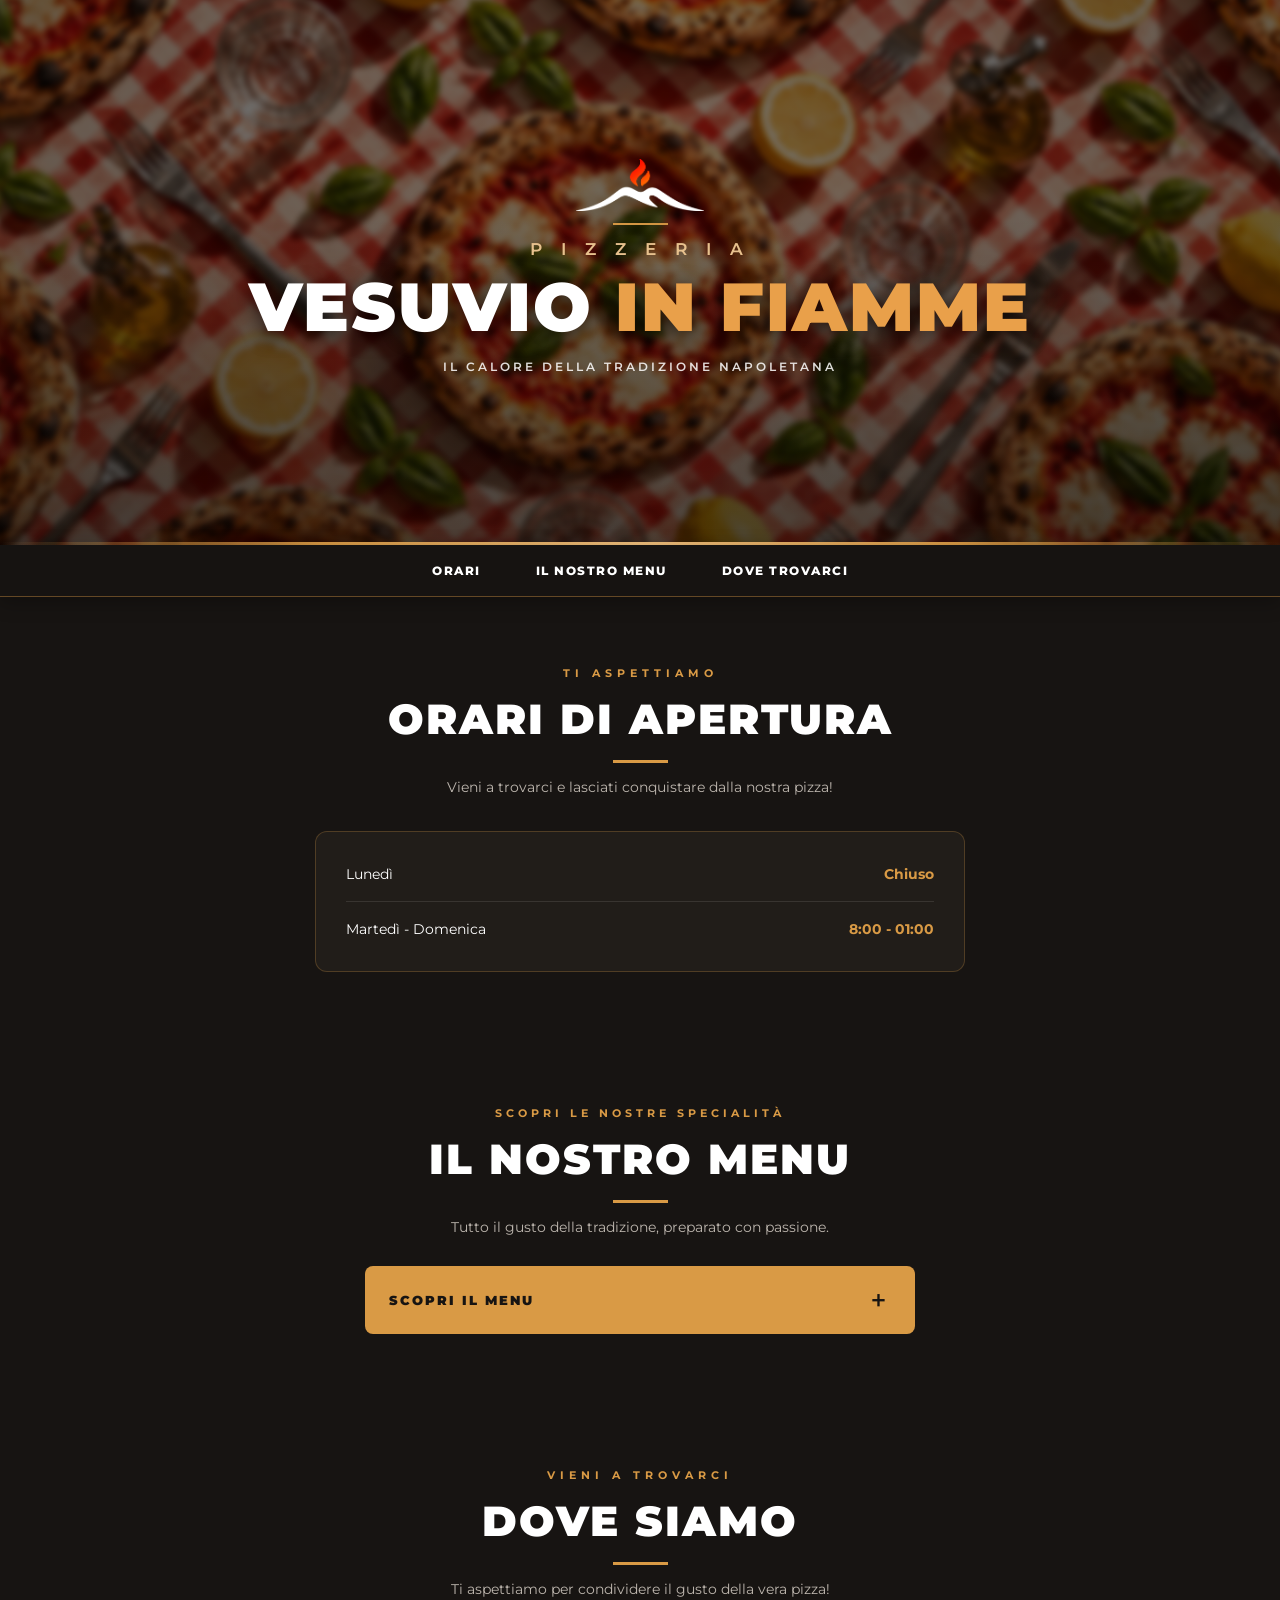
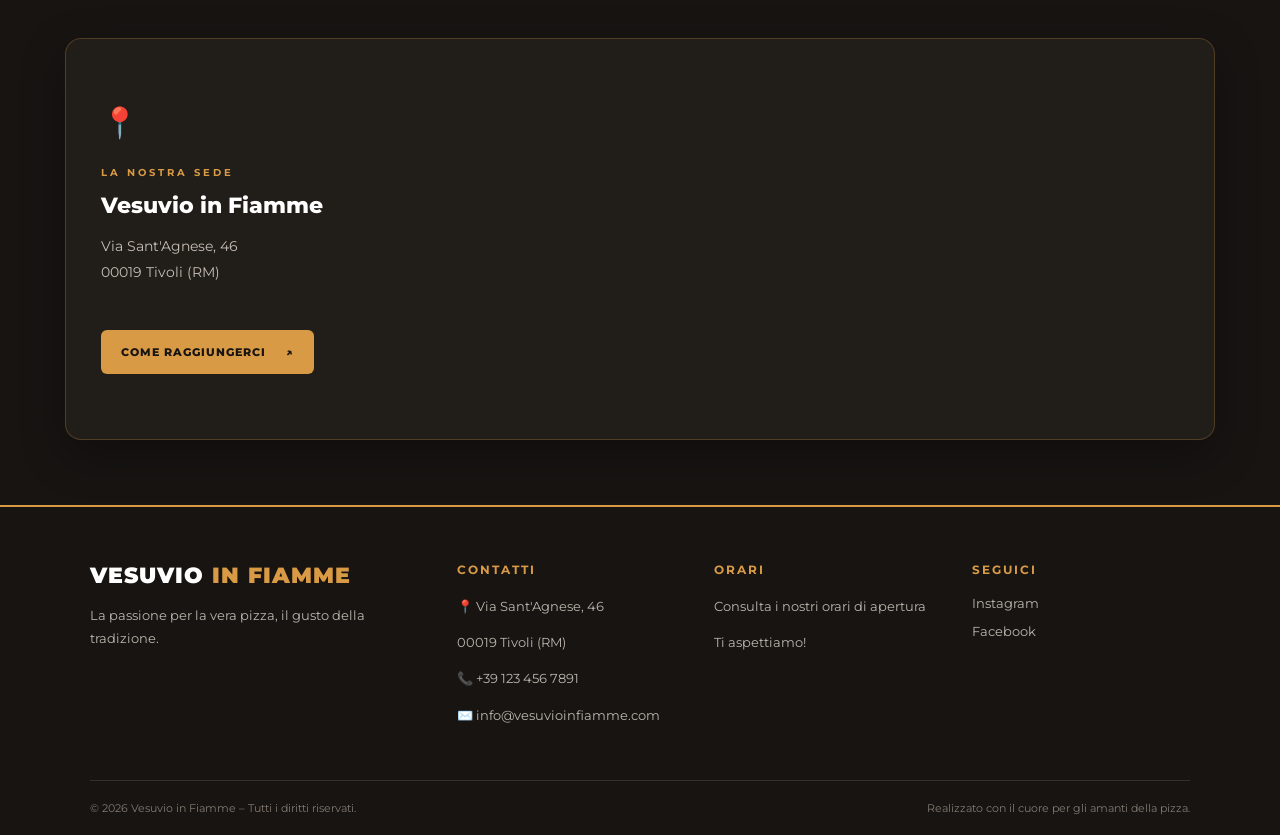
==== commit 3c36b21f: "FRONT END FINITO" ====
--- a/index.html
+++ b/index.html
@@ -7,831 +7,7 @@
     <link rel="icon" type="image/png" href="img/fav.png">
     <meta name="theme-color" content="#171412">
     <link rel="stylesheet" href="css/style.css">
-    <style>
-        @import url('https://fonts.googleapis.com/css2?family=Montserrat:wght@400;600;800;900&display=swap');
-
-/* ================================
-   HERO BANNER - VESUVIO IN FIAMME
-================================ */
-    
-
-/* ================================
-   MENU DI NAVIGAZIONE STICKY
-================================ */
-
-html {
-    scroll-behavior: smooth;
-    scroll-padding-top: 75px;
-}
-
-.site-nav {
-    position: sticky;
-    top: 0;
-    z-index: 1000;
-
-    width: 100%;
-    box-sizing: border-box;
-
-    display: flex;
-    justify-content: center;
-    align-items: center;
-    gap: 55px;
-
-    padding: 18px 20px;
-
-    background: rgba(23, 20, 18, 0.97);
-    border-bottom: 1px solid rgba(217,154,69,0.4);
-
-    box-shadow: 0 5px 20px rgba(0,0,0,0.3);
-
-    font-family: 'Montserrat', sans-serif;
-}
-
-.site-nav a {
-    color: white;
-    text-decoration: none;
-
-    font-size: 12px;
-    font-weight: 800;
-    letter-spacing: 1.5px;
-
-    transition: .3s ease;
-}
-
-.site-nav a:hover {
-    color: #e9a04a;
-    transform: translateY(-2px);
-}
-
-/* POSIZIONE DELLE SEZIONI */
-
-#orari,
-#menu,
-#dove-siamo {
-    scroll-margin-top: 80px;
-}
-
-/* VERSIONE MOBILE */
-
-@media (max-width: 600px) {
-
-    .site-nav {
-        justify-content: flex-start;
-        gap: 25px;
-        padding: 15px 18px;
-
-        overflow-x: auto;
-        white-space: nowrap;
-
-        scrollbar-width: none;
-        -webkit-overflow-scrolling: touch;
-    }
-
-    .site-nav::-webkit-scrollbar {
-        display: none;
-    }
-
-    .site-nav a {
-        font-size: 10px;
-        letter-spacing: 1px;
-    }
-}
-
-
-.tm-header {
-    width: 100%;
-    margin: 0;
-    padding: 0;
-}
-
-.hero-banner {
-    position: relative;
-    width: 100%;
-    aspect-ratio: 2.35 / 1;
-    min-height: 260px;
-    max-height: 650px;
-
-    display: flex;
-    align-items: center;
-    justify-content: center;
-
-    overflow: hidden;
-    isolation: isolate;
-    background: #17120f;
-}
-
-/* IMMAGINE DI SFONDO */
-
-.hero-banner::before {
-    content: "";
-    position: absolute;
-    inset: -8px;
-    z-index: -2;
-
-    background-image: url("../img/banner.png");
-    background-size: cover;
-    background-position: center;
-    background-repeat: no-repeat;
-
-    filter: blur(3px) brightness(0.55);
-    transform: scale(1.02);
-}
-
-/* OVERLAY */
-
-.hero-overlay {
-    position: absolute;
-    inset: 0;
-    z-index: -1;
-
-    background:
-        linear-gradient(
-            90deg,
-            rgba(0,0,0,0.25),
-            rgba(0,0,0,0.15),
-            rgba(0,0,0,0.25)
-        ),
-        linear-gradient(
-            0deg,
-            rgba(0,0,0,0.35),
-            transparent 60%
-        );
-}
-
-/* CONTENUTO */
-
-.hero-content {
-    width: 100%;
-    padding: 25px;
-
-    display: flex;
-    flex-direction: column;
-    align-items: center;
-    justify-content: center;
-
-    text-align: center;
-    color: white;
-
-    font-family: 'Montserrat', sans-serif;
-}
-
-/* LOGO */
-
-.hero-logo {
-    width: clamp(75px, 10vw, 145px);
-    height: auto;
-    object-fit: contain;
-
-    margin-bottom: 12px;
-
-    filter: drop-shadow(0 4px 12px rgba(0,0,0,0.5));
-}
-
-/* LINEA DECORATIVA */
-
-.hero-divider {
-    width: 55px;
-    height: 2px;
-
-    background: #d99a45;
-    margin-bottom: 14px;
-}
-
-/* PIZZERIA */
-
-.hero-subtitle {
-    font-size: clamp(11px, 1.5vw, 17px);
-    font-weight: 600;
-
-    letter-spacing: 7px;
-    color: #e7c18e;
-
-    margin-bottom: 12px;
-}
-
-/* TITOLO */
-
-.hero-content h1 {
-    font-size: clamp(25px, 5.3vw, 72px);
-    font-weight: 900;
-
-    letter-spacing: 2px;
-    line-height: 1.05;
-
-    margin: 0;
-
-    color: #ffffff;
-    text-transform: uppercase;
-
-    text-shadow: 0 4px 20px rgba(0,0,0,0.65);
-}
-
-/* ACCENTO COLORE */
-
-.hero-content h1 span {
-    color: #e9a04a;
-}
-
-/* SOTTOTITOLO */
-
-.hero-tagline {
-    margin-top: 17px;
-
-    font-size: clamp(8px, 1vw, 12px);
-    font-weight: 600;
-
-    letter-spacing: 3px;
-    color: rgba(255,255,255,0.85);
-}
-
-/* DETTAGLIO INFERIORE */
-
-.hero-bottom-line {
-    position: absolute;
-    bottom: 0;
-    left: 0;
-
-    width: 100%;
-    height: 3px;
-
-    background: linear-gradient(
-        90deg,
-        transparent,
-        #d99a45,
-        #f2c17e,
-        #d99a45,
-        transparent
-    );
-}
-
-/* MOBILE */
-
-@media (max-width: 600px) {
-
-    .hero-banner {
-        aspect-ratio: 1.8 / 1;
-        min-height: 210px;
-    }
-
-    .hero-content {
-        padding: 12px;
-    }
-
-    .hero-logo {
-        width: 65px;
-        margin-bottom: 7px;
-    }
-
-    .hero-divider {
-        margin-bottom: 8px;
-        width: 35px;
-    }
-
-    .hero-subtitle {
-        letter-spacing: 4px;
-        margin-bottom: 7px;
-    }
-
-    .hero-content h1 {
-        font-size: clamp(22px, 6vw, 35px);
-        letter-spacing: 1px;
-    }
-
-    .hero-tagline {
-        font-size: 8px;
-        letter-spacing: 1px;
-        margin-top: 10px;
-    }
-}
-
-
-
-/* ===========================
-   SEZIONE DOVE SIAMO
-=========================== */
-
-.location-section {
-    width: 100%;
-    padding: 75px 7%;
-    background: #171412;
-    color: white;
-    font-family: 'Montserrat', sans-serif;
-}
-
-/* TITOLO */
-
-.location-heading {
-    text-align: center;
-    margin-bottom: 40px;
-}
-
-.location-eyebrow {
-    color: #d99a45;
-    font-size: 11px;
-    font-weight: 700;
-    letter-spacing: 5px;
-}
-
-.location-heading h2 {
-    font-size: clamp(28px, 4vw, 42px);
-    font-weight: 900;
-    letter-spacing: 2px;
-    margin: 12px 0;
-}
-
-.location-divider {
-    width: 55px;
-    height: 3px;
-    background: #d99a45;
-    margin: 15px auto;
-}
-
-.location-heading p {
-    color: #bdb6ae;
-    font-size: 14px;
-}
-
-
-/* ORARI DI APERTURA */
-.hours-section {
-    width: 100%;
-    box-sizing: border-box;
-    padding: 65px 20px;
-    background: #171412;
-    color: white;
-    font-family: 'Montserrat', sans-serif;
-}
-
-.hours-heading {
-    text-align: center;
-    margin-bottom: 35px;
-}
-
-.hours-heading > span {
-    color: #d99a45;
-    font-size: 11px;
-    font-weight: 700;
-    letter-spacing: 5px;
-}
-
-.hours-heading h2 {
-    font-size: clamp(28px, 4vw, 42px);
-    font-weight: 900;
-    letter-spacing: 2px;
-    margin: 12px 0;
-}
-
-.hours-divider {
-    width: 55px;
-    height: 3px;
-    background: #d99a45;
-    margin: 15px auto;
-}
-
-.hours-heading p {
-    color: #bdb6ae;
-    font-size: 14px;
-}
-
-.hours-card {
-    max-width: 650px;
-    margin: 0 auto;
-    padding: 15px 30px;
-    background: #211d19;
-    border: 1px solid rgba(217,154,69,.25);
-    border-radius: 12px;
-}
-
-.hours-row {
-    display: flex;
-    justify-content: space-between;
-    align-items: center;
-    gap: 15px;
-    padding: 18px 0;
-    border-bottom: 1px solid rgba(255,255,255,.1);
-    font-size: 14px;
-}
-
-.hours-row:last-child {
-    border-bottom: none;
-}
-
-.hours-row span:last-child {
-    color: #d99a45;
-    font-weight: 700;
-    text-align: right;
-}
-
-@media (max-width: 500px) {
-    .hours-card {
-        padding: 10px 18px;
-    }
-
-    .hours-row {
-        font-size: 12px;
-    }
-}
-
-
-/* IL NOSTRO MENU */
-.menu-section {
-    width: 100%;
-    box-sizing: border-box;
-    padding: 65px 20px;
-    background: #171412;
-    color: white;
-    font-family: 'Montserrat', sans-serif;
-    text-align: center;
-}
-
-.menu-heading > span {
-    color: #d99a45;
-    font-size: 11px;
-    font-weight: 700;
-    letter-spacing: 4px;
-}
-
-.menu-heading h2 {
-    font-size: clamp(28px, 4vw, 42px);
-    font-weight: 900;
-    letter-spacing: 2px;
-    margin: 12px 0;
-}
-
-.menu-divider {
-    width: 55px;
-    height: 3px;
-    background: #d99a45;
-    margin: 15px auto;
-}
-
-.menu-heading p {
-    color: #bdb6ae;
-    font-size: 14px;
-    margin-bottom: 30px;
-}
-
-.menu-dropdown {
-    max-width: 550px;
-    margin: 0 auto;
-    position: relative;
-}
-
-.menu-toggle {
-    width: 100%;
-    padding: 19px 24px;
-    display: flex;
-    align-items: center;
-    justify-content: space-between;
-    background: #d99a45;
-    color: #171412;
-    border: none;
-    border-radius: 8px;
-    font-size: 13px;
-    font-weight: 900;
-    letter-spacing: 2px;
-    cursor: pointer;
-    transition: .3s ease;
-}
-
-.menu-toggle:hover {
-    background: #f0b969;
-}
-
-#menu-arrow {
-    font-size: 22px;
-}
-
-.menu-options {
-    display: none;
-    flex-direction: column;
-    margin-top: 8px;
-    background: #211d19;
-    border: 1px solid rgba(217,154,69,.3);
-    border-radius: 8px;
-    overflow: hidden;
-    text-align: left;
-}
-
-.menu-options.open {
-    display: flex;
-    animation: menuAppear .25s ease;
-}
-
-.menu-options a {
-    padding: 18px 24px;
-    color: white;
-    text-decoration: none;
-    font-size: 13px;
-    font-weight: 700;
-    letter-spacing: 1px;
-    border-bottom: 1px solid rgba(255,255,255,.08);
-    transition: .3s ease;
-}
-
-.menu-options a:last-child {
-    border-bottom: none;
-}
-
-.menu-options a:hover {
-    background: #30271e;
-    color: #d99a45;
-    padding-left: 32px;
-}
-
-@keyframes menuAppear {
-    from {
-        opacity: 0;
-        transform: translateY(-8px);
-    }
-    to {
-        opacity: 1;
-        transform: translateY(0);
-    }
-}
-
-
-/* BOX PRINCIPALE */
-
-.location-card {
-    max-width: 1150px;
-    margin: auto;
-
-    display: grid;
-    grid-template-columns: 0.8fr 1.5fr;
-
-    background: #211d19;
-    border: 1px solid rgba(217,154,69,0.2);
-    border-radius: 16px;
-    overflow: hidden;
-
-    box-shadow: 0 15px 45px rgba(0,0,0,0.3);
-}
-
-/* INFORMAZIONI */
-
-.location-info {
-    padding: 40px 35px;
-
-    display: flex;
-    flex-direction: column;
-    align-items: flex-start;
-    justify-content: center;
-}
-
-.location-icon {
-    font-size: 30px;
-    margin-bottom: 20px;
-}
-
-.location-label {
-    font-size: 10px;
-    letter-spacing: 3px;
-    color: #d99a45;
-    font-weight: 700;
-}
-
-.location-info h3 {
-    font-size: 22px;
-    font-weight: 800;
-    margin: 12px 0;
-}
-
-.location-info p {
-    color: #c6beb6;
-    font-size: 14px;
-    line-height: 1.9;
-}
-
-/* PULSANTE */
-
-.location-button {
-    display: flex;
-    align-items: center;
-    justify-content: space-between;
-    gap: 20px;
-
-    margin-top: 30px;
-    padding: 15px 20px;
-
-    background: #d99a45;
-    color: #171412;
-
-    text-decoration: none;
-    font-size: 11px;
-    font-weight: 800;
-    letter-spacing: 1px;
-
-    border-radius: 6px;
-    transition: 0.3s ease;
-}
-
-.location-button:hover {
-    background: #f0b969;
-    transform: translateY(-3px);
-}
-
-
-/* CORREZIONE LARGHEZZA SEZIONE MAPPA */
-
-.location-section {
-    width: 100%;
-    max-width: 100%;
-    margin: 0;
-    padding: 65px 20px;
-    box-sizing: border-box;
-    overflow: hidden;
-}
-
-.location-card {
-    width: 100%;
-    max-width: 1150px;
-    margin: 0 auto;
-    box-sizing: border-box;
-}
-
-.location-info,
-.location-map {
-    min-width: 0;
-    box-sizing: border-box;
-}
-
-.location-map {
-    width: 100%;
-    overflow: hidden;
-}
-
-.location-map iframe {
-    display: block;
-    width: 100%;
-    max-width: 100%;
-    border: 0;
-}
-
-/* CONTENITORE GENERALE */
-.container {
-    width: 100%;
-    max-width: 100%;
-    margin: 0;
-    padding: 0;
-    overflow-x: clip;
-}
-
-/* HEADER A FILO PAGINA */
-.tm-header {
-    width: 100%;
-    margin: 0;
-    padding: 0;
-}
-
-/* MOBILE */
-@media (max-width: 700px) {
-    .location-section {
-        padding: 40px 15px;
-    }
-
-    .location-card {
-        grid-template-columns: minmax(0, 1fr);
-    }
-}
-
-/* MOBILE */
-
-@media (max-width: 700px) {
-
-    .location-section {
-        padding: 50px 18px;
-    }
-
-    .location-card {
-        grid-template-columns: 1fr;
-    }
-
-    .location-info {
-        padding: 30px 25px;
-    }
-
-    .location-map {
-        min-height: 280px;
-    }
-
-    .location-map iframe {
-        min-height: 280px;
-    }
-
-    .location-button {
-        width: 100%;
-    }
-}
-
-/* FOOTER */
-.site-footer {
-    width: 100%;
-    box-sizing: border-box;
-    background: #171412;
-    color: #fff;
-    padding: 55px 7% 20px;
-    border-top: 2px solid #d99a45;
-    font-family: 'Montserrat', sans-serif;
-}
-
-.footer-content {
-    max-width: 1150px;
-    margin: 0 auto;
-    display: grid;
-    grid-template-columns: 1.5fr 1fr 1fr 1fr;
-    gap: 40px;
-    padding-bottom: 40px;
-}
-
-.footer-brand h2 {
-    font-size: 22px;
-    font-weight: 900;
-    letter-spacing: 1px;
-    margin: 0 0 15px;
-}
-
-.footer-brand h2 span {
-    color: #d99a45;
-}
-
-.footer-brand p,
-.footer-column p {
-    color: #bdb6ae;
-    font-size: 13px;
-    line-height: 1.8;
-}
-
-.footer-column h3 {
-    color: #d99a45;
-    font-size: 12px;
-    letter-spacing: 2px;
-    margin: 0 0 18px;
-}
-
-.footer-column a {
-    display: block;
-    color: #bdb6ae;
-    text-decoration: none;
-    font-size: 13px;
-    margin-bottom: 12px;
-    transition: color .3s ease;
-}
-
-.footer-column a:hover {
-    color: #d99a45;
-}
-
-.footer-bottom {
-    max-width: 1150px;
-    margin: 0 auto;
-    padding-top: 20px;
-    border-top: 1px solid rgba(255,255,255,.12);
-    display: flex;
-    justify-content: space-between;
-    gap: 15px;
-    flex-wrap: wrap;
-}
-
-.footer-bottom p {
-    color: #827a72;
-    font-size: 11px;
-    margin: 0;
-}
-
-@media (max-width: 750px) {
-    .site-footer {
-        padding: 40px 20px 20px;
-    }
-
-    .footer-content {
-        grid-template-columns: 1fr 1fr;
-        gap: 30px 20px;
-    }
-
-    .footer-brand {
-        grid-column: 1 / -1;
-    }
-
-    .footer-bottom {
-        flex-direction: column;
-        text-align: center;
-    }
-}
-
-@media (max-width: 420px) {
-    .footer-content {
-        grid-template-columns: 1fr;
-    }
-
-    .footer-brand {
-        grid-column: auto;
-    }
-}
-
-
-
-    </style>
+    <link rel="stylesheet" href="css/index.css">
 </head>
 <body>
     <header class="tm-header">
@@ -899,10 +75,10 @@
             </button>
 
             <div class="menu-options" id="menu-options">
-                <a href="#pizze">🍕 PIZZE</a>
-                <a href="#antipasti">🥖 ANTIPASTI</a>
-                <a href="#bevande">🥤 BEVANDE</a>
-                <a href="#dolci">🍰 DOLCI</a>
+                <a href="pizze.html">🍕 PIZZE</a>
+                <a href="antipasti.html">🥖 ANTIPASTI</a>
+                <a href="bevande.html">🥤 BEVANDE</a>
+                <a href="dolci.html">🍰 DOLCI</a>
             </div>
         </div>
     </section>
--- a/css/style.css
+++ b/css/style.css
@@ -1,86 +1,383 @@
+/* =====================================
+   VESUVIO IN FIAMME
+   FOGLIO DI STILE GLOBALE
+===================================== */
+
+@import url('https://fonts.googleapis.com/css2?family=Montserrat:wght@400;600;800;900&display=swap');
+
+/* VARIABILI GLOBALI */
+
+:root {
+    --bg-main: #171412;
+    --bg-card: #211d19;
+    --gold: #d99a45;
+    --gold-light: #f0b969;
+    --white: #ffffff;
+    --text-secondary: #bdb6ae;
+    --border-gold: rgba(217,154,69,.25);
+}
+
+/* RESET */
+
+* {
+    box-sizing: border-box;
+}
+
+html {
+    scroll-behavior: smooth;
+    scroll-padding-top: 80px;
+}
 
 body {
-    font-family: Arial, sans-serif;
     margin: 0;
     padding: 0;
-    background-color: #1a1a1a;
-    color: #fff;
-    background-image: url('../img/background.jpg');
-    background-size: cover;
-}
+    background: var(--bg-main);
+    color: var(--white);
+    font-family: 'Montserrat', sans-serif;
+    overflow-x: clip;
+}
+
 .container {
-    max-width: 1000px;
-    margin: 0 auto;
-    padding: 20px;
-}
+    width: 100%;
+    max-width: 100%;
+    margin: 0;
+}
+
+/* =====================================
+   HEADER GLOBALE
+===================================== */
+
 .tm-header {
-    background: #fff;
-    color: #006666;
-    padding: 20px;
-    margin-bottom: 20px;
+    width: 100%;
+    margin: 0;
+    padding: 0;
+}
+
+.hero-banner {
+    position: relative;
+    width: 100%;
+    aspect-ratio: 2.35 / 1;
+    min-height: 260px;
+    max-height: 650px;
+
     display: flex;
     align-items: center;
-}
-.tm-site-icon {
-    font-size: 2rem;
-    margin-right: 15px;
-}
-.tm-site-title {
-    margin: 0;
-    font-size: 1.8rem;
-}
-.tm-nav-ul {
-    list-style: none;
-    padding: 0;
+    justify-content: center;
+
+    overflow: hidden;
+    isolation: isolate;
+    background: var(--bg-main);
+}
+
+.hero-banner::before {
+    content: "";
+    position: absolute;
+    inset: -8px;
+    z-index: -2;
+
+    background-image: url("../img/banner.png");
+    background-size: cover;
+    background-position: center;
+    background-repeat: no-repeat;
+
+    filter: blur(3px) brightness(.55);
+    transform: scale(1.02);
+}
+
+.hero-overlay {
+    position: absolute;
+    inset: 0;
+    z-index: -1;
+
+    background:
+        linear-gradient(90deg,
+            rgba(0,0,0,.25),
+            rgba(0,0,0,.15),
+            rgba(0,0,0,.25)),
+        linear-gradient(0deg,
+            rgba(0,0,0,.35),
+            transparent 60%);
+}
+
+.hero-content {
+    width: 100%;
+    padding: 25px;
+
     display: flex;
-    background: rgba(0,0,0,0.8);
-    margin: 0;
-}
-.tm-nav-li {
-    flex: 1;
+    flex-direction: column;
+    align-items: center;
+    justify-content: center;
+
     text-align: center;
-}
-.tm-nav-link {
+    color: var(--white);
+}
+
+.hero-logo {
+    width: clamp(75px, 10vw, 145px);
+    height: auto;
+    object-fit: contain;
+    margin-bottom: 12px;
+    filter: drop-shadow(0 4px 12px rgba(0,0,0,.5));
+}
+
+.hero-divider {
+    width: 55px;
+    height: 2px;
+    background: var(--gold);
+    margin-bottom: 14px;
+}
+
+.hero-subtitle {
+    font-size: clamp(11px, 1.5vw, 17px);
+    font-weight: 600;
+    letter-spacing: 7px;
+    color: #e7c18e;
+    margin-bottom: 12px;
+}
+
+.hero-content h1 {
+    font-size: clamp(25px, 5.3vw, 72px);
+    font-weight: 900;
+    letter-spacing: 2px;
+    line-height: 1.05;
+    margin: 0;
+    color: var(--white);
+    text-transform: uppercase;
+    text-shadow: 0 4px 20px rgba(0,0,0,.65);
+}
+
+.hero-content h1 span {
+    color: #e9a04a;
+}
+
+.hero-tagline {
+    margin-top: 17px;
+    font-size: clamp(8px, 1vw, 12px);
+    font-weight: 600;
+    letter-spacing: 3px;
+    color: rgba(255,255,255,.85);
+}
+
+.hero-bottom-line {
+    position: absolute;
+    bottom: 0;
+    left: 0;
+    width: 100%;
+    height: 3px;
+
+    background: linear-gradient(
+        90deg,
+        transparent,
+        #d99a45,
+        #f2c17e,
+        #d99a45,
+        transparent
+    );
+}
+
+/* =====================================
+   NAVIGAZIONE GLOBALE
+===================================== */
+
+.site-nav {
+    position: sticky;
+    top: 0;
+    z-index: 1000;
+
+    width: 100%;
+    display: flex;
+    justify-content: center;
+    align-items: center;
+    gap: 55px;
+
+    padding: 18px 20px;
+
+    background: rgba(23,20,18,.97);
+    border-bottom: 1px solid rgba(217,154,69,.4);
+    box-shadow: 0 5px 20px rgba(0,0,0,.3);
+}
+
+.site-nav a {
+    color: var(--white);
+    text-decoration: none;
+    font-size: 12px;
+    font-weight: 800;
+    letter-spacing: 1.5px;
+    transition: .3s ease;
+}
+
+.site-nav a:hover {
+    color: #e9a04a;
+    transform: translateY(-2px);
+}
+
+/* =====================================
+   FOOTER GLOBALE
+===================================== */
+
+.site-footer {
+    width: 100%;
+    background: var(--bg-main);
+    color: var(--white);
+    padding: 55px 7% 20px;
+    border-top: 2px solid var(--gold);
+}
+
+.footer-content {
+    max-width: 1150px;
+    margin: 0 auto;
+
+    display: grid;
+    grid-template-columns: 1.5fr 1fr 1fr 1fr;
+    gap: 40px;
+    padding-bottom: 40px;
+}
+
+.footer-brand h2 {
+    font-size: 22px;
+    font-weight: 900;
+    letter-spacing: 1px;
+    margin: 0 0 15px;
+}
+
+.footer-brand h2 span {
+    color: var(--gold);
+}
+
+.footer-brand p,
+.footer-column p {
+    color: var(--text-secondary);
+    font-size: 13px;
+    line-height: 1.8;
+}
+
+.footer-column h3 {
+    color: var(--gold);
+    font-size: 12px;
+    letter-spacing: 2px;
+    margin: 0 0 18px;
+}
+
+.footer-column a {
     display: block;
-    color: #fff;
+    color: var(--text-secondary);
     text-decoration: none;
-    padding: 15px;
-    border-bottom: 3px solid transparent;
-}
-.tm-nav-link.active, .tm-nav-link:hover {
-    border-color: #76d7c4;
-}
-.tm-tab-content {
-    background: rgba(0, 0, 0, 0.75);
-    padding: 20px;
-    margin-top: 10px;
-}
-.tm-list-item {
+    font-size: 13px;
+    margin-bottom: 12px;
+    transition: color .3s ease;
+}
+
+.footer-column a:hover {
+    color: var(--gold);
+}
+
+.footer-bottom {
+    max-width: 1150px;
+    margin: 0 auto;
+    padding-top: 20px;
+    border-top: 1px solid rgba(255,255,255,.12);
+
     display: flex;
-    align-items: center;
-    margin-bottom: 20px;
-    background: rgba(0,0,0,0.5);
-    padding: 10px;
-}
-.tm-list-item-img {
-    width: 120px;
-    height: 120px;
-    object-fit: cover;
-    margin-right: 20px;
-}
-.tm-list-item-name {
-    margin: 0 0 10px 0;
-    font-size: 1.4rem;
-}
-.tm-list-item-price {
-    float: right;
-    color: #76d7c4;
-}
-.tm-list-item-description {
-    margin: 0;
-    color: #ccc;
-}
-.tm-placeholder-text {
-    color: #888;
-    font-style: italic;
-}
+    justify-content: space-between;
+    gap: 15px;
+    flex-wrap: wrap;
+}
+
+.footer-bottom p {
+    color: #827a72;
+    font-size: 11px;
+    margin: 0;
+}
+
+/* =====================================
+   RESPONSIVE GLOBALE
+===================================== */
+
+@media (max-width: 750px) {
+
+    .footer-content {
+        grid-template-columns: 1fr 1fr;
+        gap: 30px 20px;
+    }
+
+    .footer-brand {
+        grid-column: 1 / -1;
+    }
+
+    .site-footer {
+        padding: 40px 20px 20px;
+    }
+
+    .footer-bottom {
+        flex-direction: column;
+        text-align: center;
+    }
+}
+
+@media (max-width: 600px) {
+
+    .site-nav {
+        justify-content: flex-start;
+        gap: 25px;
+        padding: 15px 18px;
+        overflow-x: auto;
+        white-space: nowrap;
+        scrollbar-width: none;
+        -webkit-overflow-scrolling: touch;
+    }
+
+    .site-nav::-webkit-scrollbar {
+        display: none;
+    }
+
+    .site-nav a {
+        font-size: 10px;
+        letter-spacing: 1px;
+    }
+
+    .hero-banner {
+        aspect-ratio: 1.8 / 1;
+        min-height: 210px;
+    }
+
+    .hero-content {
+        padding: 12px;
+    }
+
+    .hero-logo {
+        width: 65px;
+        margin-bottom: 7px;
+    }
+
+    .hero-divider {
+        margin-bottom: 8px;
+        width: 35px;
+    }
+
+    .hero-subtitle {
+        letter-spacing: 4px;
+        margin-bottom: 7px;
+    }
+
+    .hero-content h1 {
+        font-size: clamp(22px, 6vw, 35px);
+        letter-spacing: 1px;
+    }
+
+    .hero-tagline {
+        font-size: 8px;
+        letter-spacing: 1px;
+        margin-top: 10px;
+    }
+}
+
+@media (max-width: 420px) {
+
+    .footer-content {
+        grid-template-columns: 1fr;
+    }
+
+    .footer-brand {
+        grid-column: auto;
+    }
+}
--- a/css/index.css
+++ b/css/index.css
@@ -0,0 +1,431 @@
+/* ==========================================
+   VESUVIO IN FIAMME
+   HOME.CSS - STILI SPECIFICI HOMEPAGE
+========================================== */
+
+
+/* ==========================================
+   ORARI DI APERTURA
+========================================== */
+
+.hours-section {
+    width: 100%;
+    padding: 65px 20px;
+    background: var(--bg-main);
+    color: var(--white);
+    text-align: center;
+}
+
+.hours-heading {
+    text-align: center;
+    margin-bottom: 35px;
+}
+
+.hours-heading > span {
+    color: var(--gold);
+    font-size: 11px;
+    font-weight: 700;
+    letter-spacing: 5px;
+}
+
+.hours-heading h2 {
+    font-size: clamp(28px, 4vw, 42px);
+    font-weight: 900;
+    letter-spacing: 2px;
+    margin: 12px 0;
+}
+
+.hours-divider {
+    width: 55px;
+    height: 3px;
+    background: var(--gold);
+    margin: 15px auto;
+}
+
+.hours-heading p {
+    color: var(--text-secondary);
+    font-size: 14px;
+}
+
+.hours-card {
+    max-width: 650px;
+    margin: 0 auto;
+    padding: 15px 30px;
+
+    background: var(--bg-card);
+    border: 1px solid var(--border-gold);
+    border-radius: 12px;
+}
+
+.hours-row {
+    display: flex;
+    justify-content: space-between;
+    align-items: center;
+    gap: 15px;
+
+    padding: 18px 0;
+    border-bottom: 1px solid rgba(255,255,255,.1);
+
+    font-size: 14px;
+}
+
+.hours-row:last-child {
+    border-bottom: none;
+}
+
+.hours-row span:last-child {
+    color: var(--gold);
+    font-weight: 700;
+    text-align: right;
+}
+
+
+/* ==========================================
+   IL NOSTRO MENU
+========================================== */
+
+.menu-section {
+    width: 100%;
+    padding: 65px 20px;
+
+    background: var(--bg-main);
+    color: var(--white);
+    text-align: center;
+}
+
+.menu-heading > span {
+    color: var(--gold);
+    font-size: 11px;
+    font-weight: 700;
+    letter-spacing: 4px;
+}
+
+.menu-heading h2 {
+    font-size: clamp(28px, 4vw, 42px);
+    font-weight: 900;
+    letter-spacing: 2px;
+    margin: 12px 0;
+}
+
+.menu-divider {
+    width: 55px;
+    height: 3px;
+    background: var(--gold);
+    margin: 15px auto;
+}
+
+.menu-heading p {
+    color: var(--text-secondary);
+    font-size: 14px;
+    margin-bottom: 30px;
+}
+
+
+/* DROPDOWN MENU */
+
+.menu-dropdown {
+    max-width: 550px;
+    margin: 0 auto;
+    position: relative;
+}
+
+.menu-toggle {
+    width: 100%;
+    padding: 19px 24px;
+
+    display: flex;
+    align-items: center;
+    justify-content: space-between;
+
+    background: var(--gold);
+    color: var(--bg-main);
+
+    border: none;
+    border-radius: 8px;
+
+    font-family: inherit;
+    font-size: 13px;
+    font-weight: 900;
+    letter-spacing: 2px;
+
+    cursor: pointer;
+    transition: .3s ease;
+}
+
+.menu-toggle:hover {
+    background: var(--gold-light);
+}
+
+#menu-arrow {
+    font-size: 22px;
+}
+
+.menu-options {
+    display: none;
+    flex-direction: column;
+
+    margin-top: 8px;
+
+    background: var(--bg-card);
+    border: 1px solid var(--border-gold);
+    border-radius: 8px;
+
+    overflow: hidden;
+    text-align: left;
+}
+
+.menu-options.open {
+    display: flex;
+    animation: menuAppear .25s ease;
+}
+
+.menu-options a {
+    padding: 18px 24px;
+
+    color: var(--white);
+    text-decoration: none;
+
+    font-size: 13px;
+    font-weight: 700;
+    letter-spacing: 1px;
+
+    border-bottom: 1px solid rgba(255,255,255,.08);
+    transition: .3s ease;
+}
+
+.menu-options a:last-child {
+    border-bottom: none;
+}
+
+.menu-options a:hover {
+    background: #30271e;
+    color: var(--gold);
+    padding-left: 32px;
+}
+
+@keyframes menuAppear {
+    from {
+        opacity: 0;
+        transform: translateY(-8px);
+    }
+
+    to {
+        opacity: 1;
+        transform: translateY(0);
+    }
+}
+
+
+/* ==========================================
+   DOVE SIAMO
+========================================== */
+
+.location-section {
+    width: 100%;
+    max-width: 100%;
+    margin: 0;
+    padding: 65px 20px;
+
+    box-sizing: border-box;
+    overflow: hidden;
+
+    background: var(--bg-main);
+    color: var(--white);
+}
+
+
+/* TITOLO */
+
+.location-heading {
+    text-align: center;
+    margin-bottom: 40px;
+}
+
+.location-eyebrow {
+    color: var(--gold);
+    font-size: 11px;
+    font-weight: 700;
+    letter-spacing: 5px;
+}
+
+.location-heading h2 {
+    font-size: clamp(28px, 4vw, 42px);
+    font-weight: 900;
+    letter-spacing: 2px;
+    margin: 12px 0;
+}
+
+.location-divider {
+    width: 55px;
+    height: 3px;
+    background: var(--gold);
+    margin: 15px auto;
+}
+
+.location-heading p {
+    color: var(--text-secondary);
+    font-size: 14px;
+}
+
+
+/* CARD PRINCIPALE */
+
+.location-card {
+    width: 100%;
+    max-width: 1150px;
+    margin: 0 auto;
+
+    display: grid;
+    grid-template-columns: .8fr 1.5fr;
+
+    background: var(--bg-card);
+    border: 1px solid var(--border-gold);
+    border-radius: 16px;
+
+    overflow: hidden;
+    box-shadow: 0 15px 45px rgba(0,0,0,.3);
+}
+
+
+/* INFORMAZIONI */
+
+.location-info {
+    min-width: 0;
+    padding: 40px 35px;
+
+    display: flex;
+    flex-direction: column;
+    align-items: flex-start;
+    justify-content: center;
+}
+
+.location-icon {
+    font-size: 30px;
+    margin-bottom: 20px;
+}
+
+.location-label {
+    font-size: 10px;
+    letter-spacing: 3px;
+    color: var(--gold);
+    font-weight: 700;
+}
+
+.location-info h3 {
+    font-size: 22px;
+    font-weight: 800;
+    margin: 12px 0;
+}
+
+.location-info p {
+    color: #c6beb6;
+    font-size: 14px;
+    line-height: 1.9;
+}
+
+
+/* PULSANTE MAPPA */
+
+.location-button {
+    display: flex;
+    align-items: center;
+    justify-content: space-between;
+    gap: 20px;
+
+    margin-top: 30px;
+    padding: 15px 20px;
+
+    background: var(--gold);
+    color: var(--bg-main);
+
+    text-decoration: none;
+    font-size: 11px;
+    font-weight: 800;
+    letter-spacing: 1px;
+
+    border-radius: 6px;
+    transition: .3s ease;
+}
+
+.location-button:hover {
+    background: var(--gold-light);
+    transform: translateY(-3px);
+}
+
+
+/* MAPPA */
+
+.location-map {
+    width: 100%;
+    min-width: 0;
+    overflow: hidden;
+    box-sizing: border-box;
+}
+
+.location-map iframe {
+    display: block;
+    width: 100%;
+    height: 100%;
+    min-height: 400px;
+    max-width: 100%;
+    border: 0;
+}
+
+
+/* ==========================================
+   RESPONSIVE HOMEPAGE
+========================================== */
+
+@media (max-width: 700px) {
+
+    .hours-section,
+    .menu-section {
+        padding: 50px 18px;
+    }
+
+    .hours-card {
+        padding: 10px 18px;
+    }
+
+    .hours-row {
+        font-size: 12px;
+    }
+
+    .location-section {
+        padding: 50px 18px;
+    }
+
+    .location-card {
+        grid-template-columns: minmax(0, 1fr);
+    }
+
+    .location-info {
+        padding: 30px 25px;
+    }
+
+    .location-map {
+        min-height: 280px;
+    }
+
+    .location-map iframe {
+        min-height: 280px;
+    }
+
+    .location-button {
+        width: 100%;
+    }
+}
+
+@media (max-width: 500px) {
+
+    .hours-row {
+        gap: 10px;
+    }
+
+    .hours-heading p,
+    .menu-heading p,
+    .location-heading p {
+        font-size: 13px;
+        line-height: 1.7;
+    }
+}
